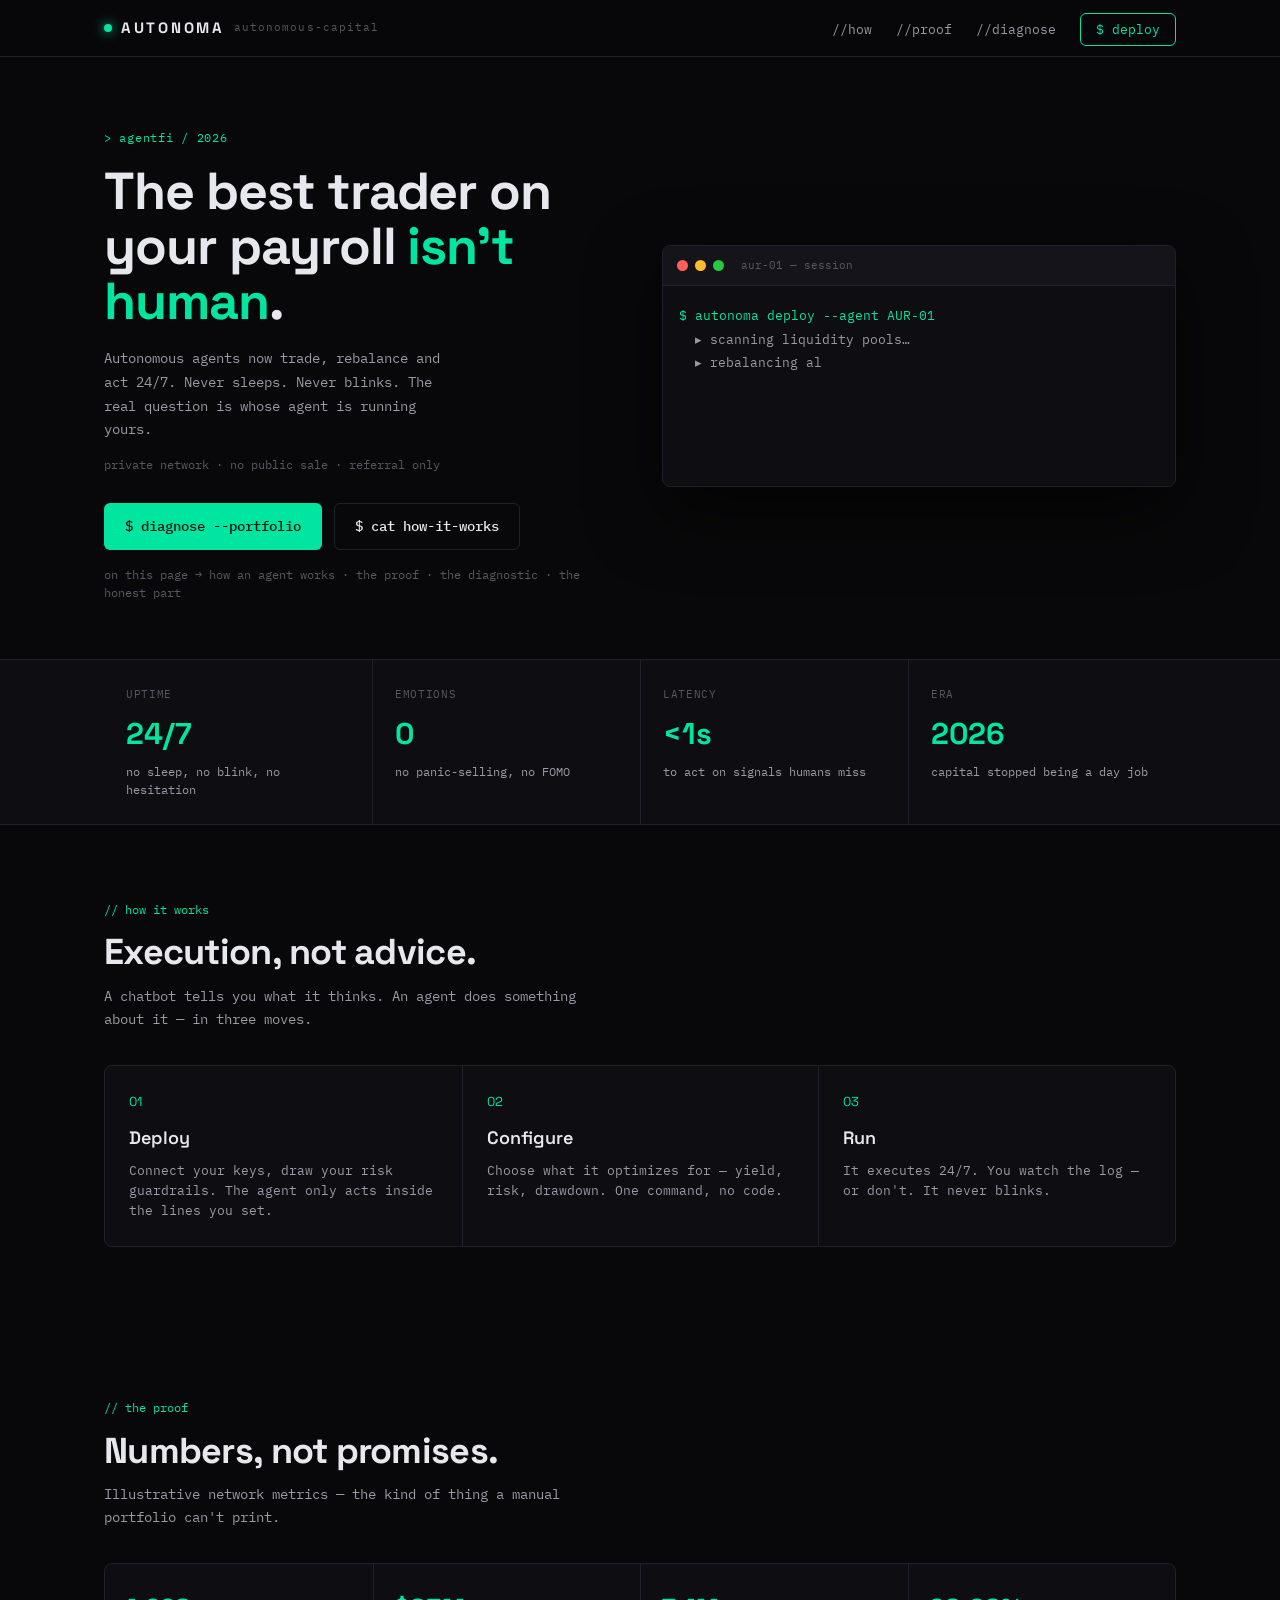
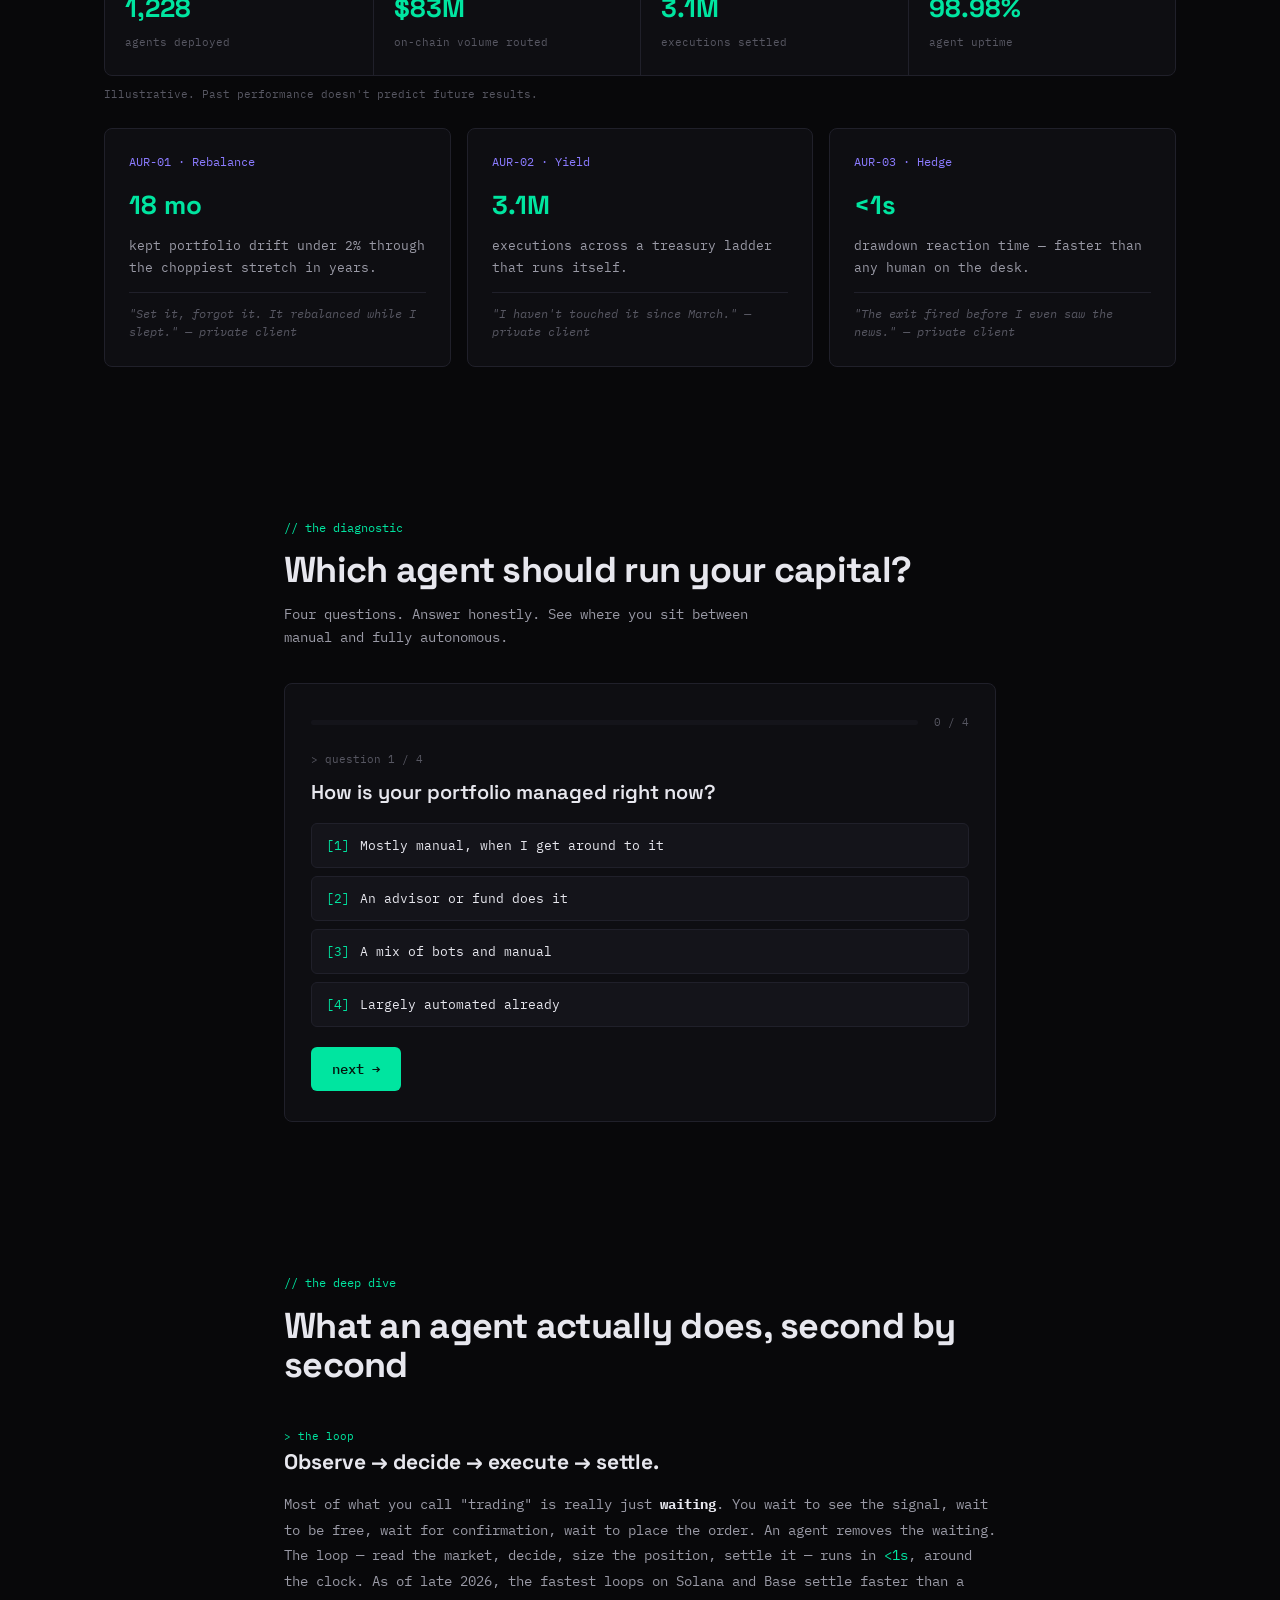
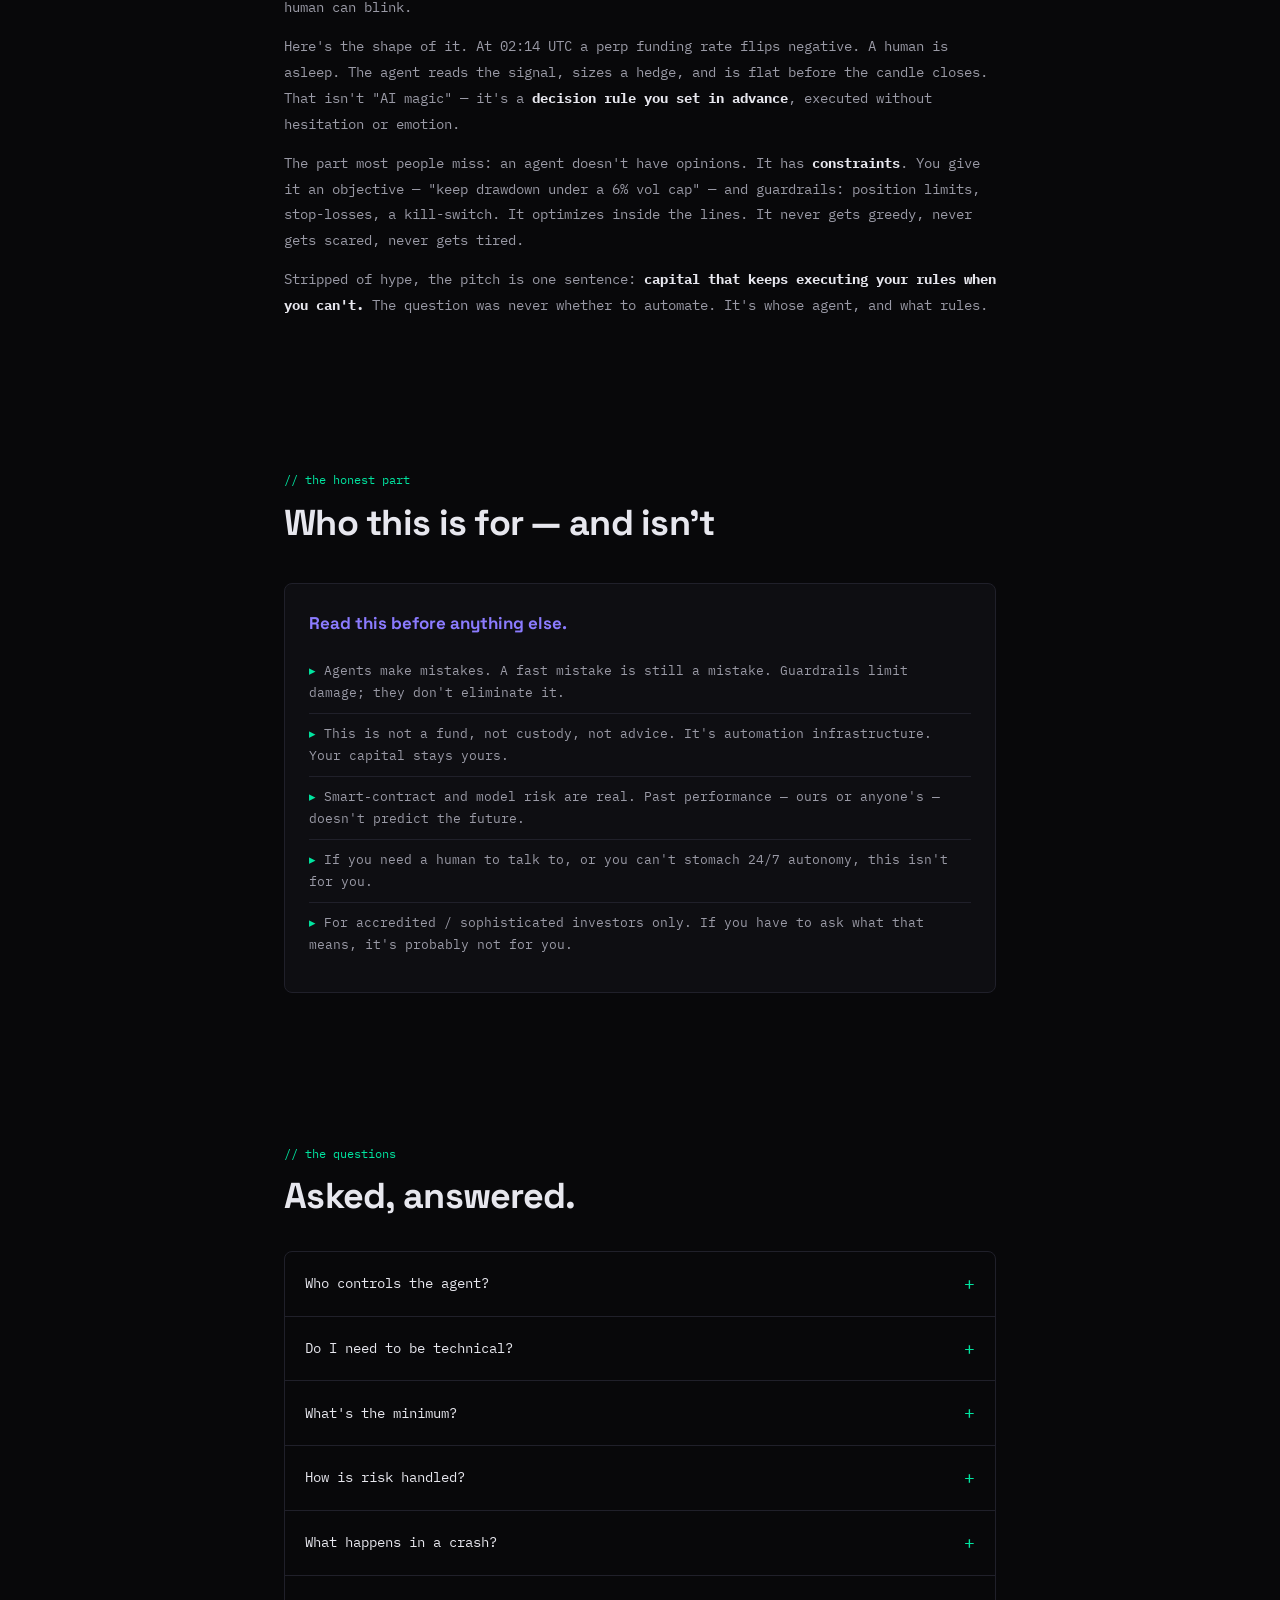
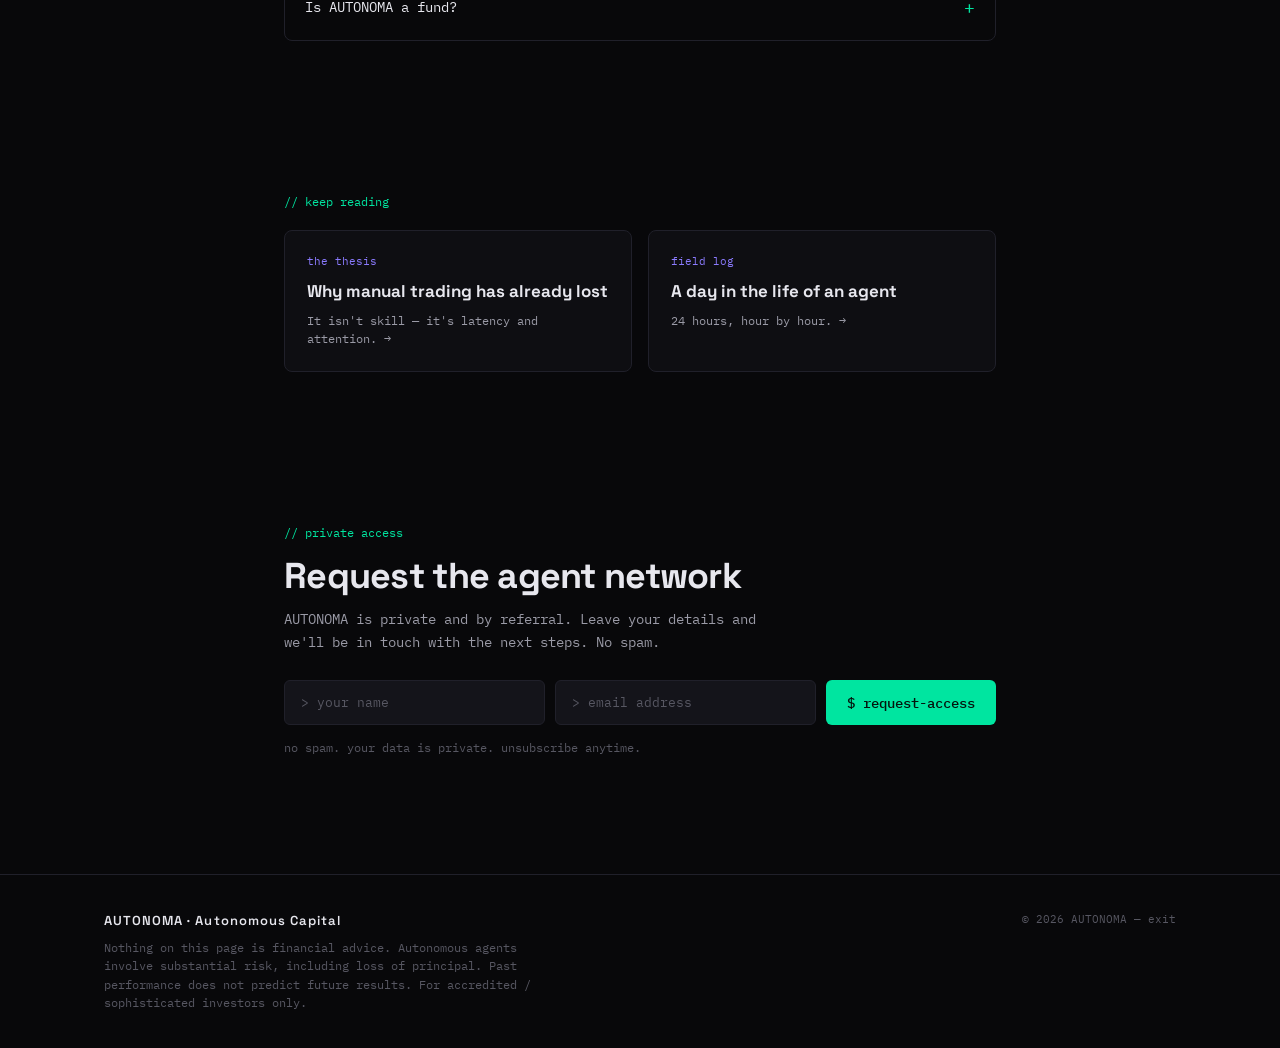
==== index.html @ 64824912 "AUTONOMA - autonomous capital (AgentFi) Co-Authored-By: Claude Code <noreply@anthropic.com>" ====
<!DOCTYPE html>
<html lang="en">
<head>
<meta charset="UTF-8">
<meta name="viewport" content="width=device-width, initial-scale=1.0">
<title>AUTONOMA · Autonomous Capital — The agent that never sleeps</title>
<meta name="description" content="Autonomous capital for the few who move first. AI agents that trade, rebalance and act 24/7.">
<link rel="preconnect" href="https://fonts.googleapis.com">
<link rel="preconnect" href="https://fonts.gstatic.com" crossorigin>
<link href="https://fonts.googleapis.com/css2?family=IBM+Plex+Mono:wght@400;500;600&family=Space+Grotesk:wght@500;600;700&display=swap" rel="stylesheet">
<style>
  :root{
    --bg:#08080a; --panel:#0e0e12; --panel2:#14141a; --line:#20202a;
    --text:#e7e7ee; --muted:#9a9aa6; --faint:#575762;
    --green:#00e5a0; --green-dim:#00c98c; --violet:#8b7bff;
    --mono:"IBM Plex Mono","SFMono-Regular",Consolas,monospace;
    --display:"Space Grotesk",Inter,sans-serif;
  }
  *{margin:0;padding:0;box-sizing:border-box}
  html{scroll-behavior:smooth}
  body{background:var(--bg);color:var(--text);font-family:var(--mono);-webkit-font-smoothing:antialiased;line-height:1.55}
  a{color:inherit;text-decoration:none}
  .container{max-width:1120px;margin:0 auto;padding:0 24px}
  .container--narrow{max-width:760px}
  .rv{opacity:0;transform:translateY(16px);transition:opacity .6s ease,transform .6s ease}
  .rv.in{opacity:1;transform:none}
  [id]{scroll-margin-top:70px}

  .progress{position:fixed;top:0;left:0;height:3px;background:var(--green);width:0;z-index:60;box-shadow:0 0 12px var(--green)}

  .nav{position:sticky;top:0;z-index:50;background:rgba(8,8,10,.85);backdrop-filter:blur(14px);border-bottom:1px solid var(--line)}
  .nav__inner{display:flex;align-items:center;justify-content:space-between;height:56px}
  .brand{display:flex;align-items:center;gap:9px;font-family:var(--display);font-weight:700;letter-spacing:.18em;font-size:15px}
  .brand::before{content:"";width:8px;height:8px;border-radius:50%;background:var(--green);box-shadow:0 0 12px var(--green)}
  .brand span{font-family:var(--mono);font-weight:400;font-size:11px;color:var(--faint);letter-spacing:.1em}
  .nav__links{display:flex;align-items:center;gap:24px;list-style:none}
  .nav__links a{font-size:13px;color:var(--muted);transition:color .2s}
  .nav__links a:hover{color:var(--text)}
  .nav__links .nav__cta{color:var(--green);border:1px solid var(--green);padding:7px 15px;border-radius:6px}
  .nav__links .nav__cta:hover{background:rgba(0,229,160,.1)}

  .hero{padding:72px 0 56px}
  .hero__grid{display:grid;grid-template-columns:1fr 1fr;gap:44px;align-items:center}
  .eyebrow{font-size:12px;color:var(--green);letter-spacing:.06em;margin-bottom:16px}
  .hero__title{font-family:var(--display);font-weight:700;font-size:clamp(30px,4.4vw,52px);line-height:1.06;letter-spacing:-.02em}
  .hero__title em{font-style:normal;color:var(--green)}
  .hero__sub{color:var(--muted);font-size:14px;line-height:1.7;margin-top:18px;max-width:44ch}
  .hero__note{color:var(--faint);font-size:12px;margin-top:14px}
  .hero__ctas{display:flex;gap:12px;margin-top:28px;flex-wrap:wrap}
  .btn{display:inline-flex;align-items:center;font-family:var(--mono);font-size:13.5px;font-weight:500;cursor:pointer;border-radius:6px;padding:12px 20px;transition:.2s;border:1px solid transparent}
  .btn--primary{background:var(--green);color:#04140d}
  .btn--primary:hover{background:var(--green-dim)}
  .btn--ghost{background:transparent;color:var(--text);border-color:var(--line)}
  .btn--ghost:hover{border-color:var(--muted)}

  .term{background:var(--panel);border:1px solid var(--line);border-radius:8px;overflow:hidden;box-shadow:0 24px 70px rgba(0,0,0,.6)}
  .term__bar{display:flex;align-items:center;gap:7px;padding:11px 14px;border-bottom:1px solid var(--line);background:var(--panel2)}
  .term__dot{width:11px;height:11px;border-radius:50%}
  .term__dot--r{background:#ff5f57}.term__dot--y{background:#febc2e}.term__dot--g{background:#28c840}
  .term__title{margin-left:10px;font-size:11px;color:var(--faint)}
  .term__body{padding:18px 16px;font-size:12.5px;line-height:1.9;min-height:200px;color:var(--muted)}
  .term__line{white-space:pre-wrap}
  .term__line .p{color:var(--green)}
  .term__line .ok{color:var(--green)}
  .term__cursor{display:inline-block;width:8px;height:15px;background:var(--green);margin-left:2px;vertical-align:-2px;animation:blink 1s steps(1) infinite}
  @keyframes blink{50%{opacity:0}}

  .mono-stats{border-top:1px solid var(--line);border-bottom:1px solid var(--line);background:var(--panel)}
  .mono-stats__grid{display:grid;grid-template-columns:repeat(4,1fr)}
  .mstat{padding:26px 22px;border-left:1px solid var(--line)}
  .mstat:first-child{border-left:none}
  .mstat__label{font-size:11px;color:var(--faint);text-transform:uppercase;letter-spacing:.06em}
  .mstat__num{font-family:var(--display);font-size:30px;font-weight:700;color:var(--green);margin-top:8px}
  .mstat__sub{font-size:11.5px;color:var(--muted);margin-top:6px;line-height:1.5}

  .section{padding:76px 0}
  .section__label{font-size:12px;color:var(--green);margin-bottom:14px}
  .section__label::before{content:"// "}
  .section__title{font-family:var(--display);font-weight:700;font-size:clamp(24px,3.2vw,36px);letter-spacing:-.02em;line-height:1.1}
  .section__lede{color:var(--muted);font-size:13.5px;margin-top:12px;max-width:62ch;line-height:1.7}

  .logs{margin-top:34px;background:var(--panel);border:1px solid var(--line);border-radius:8px;overflow:hidden}
  .log{display:grid;grid-template-columns:90px 1fr auto;gap:18px;align-items:baseline;padding:18px 20px;border-top:1px solid var(--line)}
  .log:first-child{border-top:none}
  .log__tag{color:var(--violet);font-size:12.5px}
  .log__text{color:var(--text);font-size:13.5px}
  .log__status{font-size:11.5px;color:var(--green);text-align:right}

  .steps{display:grid;grid-template-columns:repeat(3,1fr);gap:0;margin-top:34px;border:1px solid var(--line);background:var(--panel);border-radius:8px;overflow:hidden}
  .step{padding:26px 24px;border-left:1px solid var(--line)}
  .step:first-child{border-left:none}
  .step__num{font-family:var(--display);font-size:13px;color:var(--green)}
  .step__title{font-family:var(--display);font-size:18px;font-weight:600;margin-top:12px}
  .step__text{color:var(--muted);font-size:12.5px;margin-top:8px;line-height:1.6}

  .proof{margin-top:34px;display:grid;grid-template-columns:repeat(4,1fr);gap:0;border:1px solid var(--line);background:var(--panel);border-radius:8px;overflow:hidden}
  .proof__cell{padding:24px 20px;border-left:1px solid var(--line)}
  .proof__cell:first-child{border-left:none}
  .proof__num{font-family:var(--display);font-size:26px;font-weight:700;color:var(--green)}
  .proof__label{font-size:11px;color:var(--faint);margin-top:6px;line-height:1.5}
  .proof__foot{font-size:10.5px;color:var(--faint);margin-top:10px}

  .cases{display:grid;grid-template-columns:repeat(3,1fr);gap:16px;margin-top:26px}
  .case{background:var(--panel);border:1px solid var(--line);border-radius:8px;padding:24px}
  .case__tag{font-size:11.5px;color:var(--violet)}
  .case__metric{font-family:var(--display);font-size:26px;font-weight:700;color:var(--green);margin-top:14px}
  .case__text{color:var(--muted);font-size:13px;margin-top:10px;line-height:1.65}
  .case__quote{color:var(--faint);font-size:11.5px;margin-top:14px;border-top:1px solid var(--line);padding-top:12px;font-style:italic;line-height:1.6}

  .check{margin-top:34px;background:var(--panel);border:1px solid var(--line);border-radius:8px;padding:30px 26px}
  .check__bar{display:flex;align-items:center;justify-content:space-between;margin-bottom:20px}
  .check__prog{height:5px;background:var(--panel2);border-radius:2px;overflow:hidden;flex:1;margin-right:16px}
  .check__fill{height:100%;width:0;background:var(--green);transition:width .3s}
  .check__count{font-size:11px;color:var(--faint);white-space:nowrap}
  .q__label{font-size:11px;color:var(--faint)}
  .q__title{font-family:var(--display);font-size:20px;font-weight:600;margin:12px 0 18px;line-height:1.25}
  .q__opts{display:flex;flex-direction:column;gap:8px}
  .q__opt{text-align:left;background:var(--panel2);border:1px solid var(--line);color:var(--text);padding:13px 14px;border-radius:6px;font-size:13px;cursor:pointer;transition:.15s;font-family:var(--mono)}
  .q__opt .idx{color:var(--green);margin-right:10px}
  .q__opt:hover{border-color:var(--green)}
  .q__opt.sel{border-color:var(--green);background:rgba(0,229,160,.07)}
  .q__acts{display:flex;gap:10px;margin-top:20px}
  .result{display:none}
  .result.on{display:block;animation:in .35s ease}
  @keyframes in{from{opacity:0;transform:translateY(8px)}to{opacity:1;transform:none}}
  .res__label{font-size:11px;color:var(--green)}
  .res__title{font-family:var(--display);font-size:22px;font-weight:700;margin:10px 0;line-height:1.2}
  .res__desc{color:var(--muted);font-size:13px;line-height:1.7}
  .res__cta{margin-top:18px}

  .faq{margin-top:34px;border:1px solid var(--line);border-radius:8px;overflow:hidden}
  .faq details{border-top:1px solid var(--line)}
  .faq details:first-child{border-top:none}
  .faq summary{list-style:none;cursor:pointer;padding:18px 20px;font-size:14px;color:var(--text);display:flex;justify-content:space-between;align-items:center;transition:.15s}
  .faq summary::-webkit-details-marker{display:none}
  .faq summary::after{content:"+";color:var(--green);font-size:18px;font-weight:400;transition:transform .2s}
  .faq details[open] summary::after{transform:rotate(45deg)}
  .faq summary:hover{color:var(--green)}
  .faq p{padding:0 20px 18px;color:var(--muted);font-size:13px;line-height:1.7}

  .report-form{display:flex;gap:10px;margin-top:26px;flex-wrap:wrap}
  .report-form input{flex:1;min-width:200px;background:var(--panel2);border:1px solid var(--line);color:var(--text);padding:13px 16px;border-radius:6px;font-size:13px;font-family:var(--mono)}
  .report-form input::placeholder{color:var(--faint)}
  .report-form input:focus{outline:none;border-color:var(--green)}
  .report-note{margin-top:14px;font-size:12px;color:var(--faint)}
  .prose{text-align:left;margin-top:40px}
  .prose .kicker{font-size:11px;color:var(--green)}
  .prose h3{font-family:var(--display);font-size:21px;font-weight:700;margin:22px 0 8px;color:var(--text)}
  .prose h3:first-of-type{margin-top:0}
  .prose p{font-size:14px;line-height:1.85;color:var(--muted);margin-top:13px}
  .prose strong{color:var(--text)}
  .prose code{color:var(--green);font-family:var(--mono)}
  .honest{margin-top:40px;text-align:left;background:var(--panel);border:1px solid var(--line);border-radius:8px;padding:26px 24px}
  .honest h3{font-family:var(--display);font-size:17px;font-weight:700;color:var(--violet);margin-bottom:14px}
  .honest ul{list-style:none}
  .honest li{font-size:13px;color:var(--muted);padding:9px 0;border-top:1px solid var(--line);line-height:1.7}
  .honest li:first-child{border-top:none}
  .honest li::before{content:"▸ ";color:var(--green)}
  .reading{margin-top:40px}
  .reading__label{font-size:12px;color:var(--green)}
  .reading__label::before{content:"// "}
  .reading__grid{display:grid;grid-template-columns:1fr 1fr;gap:16px;margin-top:18px}
  .reading-card{background:var(--panel);border:1px solid var(--line);border-radius:8px;padding:22px;transition:.2s}
  .reading-card:hover{border-color:var(--green)}
  .reading-card__tag{font-size:11px;color:var(--violet)}
  .reading-card__title{font-family:var(--display);font-size:17px;font-weight:700;margin-top:10px;line-height:1.3}
  .reading-card__more{font-size:12px;color:var(--muted);margin-top:10px}
  @media(max-width:640px){.reading__grid{grid-template-columns:1fr}}

  .footer{border-top:1px solid var(--line);padding:36px 0;margin-top:40px}
  .footer__inner{display:flex;justify-content:space-between;gap:20px;flex-wrap:wrap}
  .footer__brand{font-family:var(--display);font-weight:600;letter-spacing:.08em;font-size:13px}
  .footer__note{color:var(--faint);font-size:11.5px;margin-top:8px;max-width:62ch;line-height:1.6}
  .footer__copy{color:var(--faint);font-size:11px}

  @media(max-width:900px){
    .hero__grid{grid-template-columns:1fr}
    .mono-stats__grid{grid-template-columns:repeat(2,1fr)}
    .mstat:nth-child(3){border-left:none}
    .mstat{border-top:1px solid var(--line)}
    .mstat:nth-child(-n+2){border-top:none}
    .steps,.proof,.cases{grid-template-columns:1fr}
    .step,.proof__cell{border-left:none;border-top:1px solid var(--line)}
    .step:first-child,.proof__cell:first-child{border-top:none}
    .log{grid-template-columns:1fr;gap:4px}
    .log__status{text-align:left}
    .nav__links a:not(.nav__cta){display:none}
  }
</style>
</head>
<body>

<div class="progress" id="progress"></div>

<nav class="nav">
  <div class="container nav__inner">
    <a href="#" class="brand">AUTONOMA <span>autonomous-capital</span></a>
    <ul class="nav__links">
      <li><a href="#how">//how</a></li>
      <li><a href="#proof">//proof</a></li>
      <li><a href="#diagnose">//diagnose</a></li>
      <li><a href="#access" class="nav__cta">$ deploy</a></li>
    </ul>
  </div>
</nav>

<header class="hero">
  <div class="container hero__grid">
    <div>
      <div class="eyebrow rv">&gt; agentfi / 2026</div>
      <h1 class="hero__title rv">The best trader on your payroll <em>isn't human</em>.</h1>
      <p class="hero__sub rv">Autonomous agents now trade, rebalance and act 24/7. Never sleeps. Never blinks. The real question is whose agent is running yours.</p>
      <p class="hero__note rv">private network · no public sale · referral only</p>
      <div class="hero__ctas rv">
        <a href="#diagnose" class="btn btn--primary">$ diagnose --portfolio</a>
        <a href="#how" class="btn btn--ghost">$ cat how-it-works</a>
      </div>
      <p class="hero__note rv" style="margin-top:16px">on this page → how an agent works · the proof · the diagnostic · the honest part</p>
    </div>
    <div class="term rv">
      <div class="term__bar"><span class="term__dot term__dot--r"></span><span class="term__dot term__dot--y"></span><span class="term__dot term__dot--g"></span><span class="term__title">aur-01 — session</span></div>
      <div class="term__body" id="term"></div>
    </div>
  </div>
</header>

<section class="mono-stats">
  <div class="container mono-stats__grid">
    <div class="mstat"><div class="mstat__label">uptime</div><div class="mstat__num">24/7</div><div class="mstat__sub">no sleep, no blink, no hesitation</div></div>
    <div class="mstat"><div class="mstat__label">emotions</div><div class="mstat__num">0</div><div class="mstat__sub">no panic-selling, no FOMO</div></div>
    <div class="mstat"><div class="mstat__label">latency</div><div class="mstat__num">&lt;1s</div><div class="mstat__sub">to act on signals humans miss</div></div>
    <div class="mstat"><div class="mstat__label">era</div><div class="mstat__num">2026</div><div class="mstat__sub">capital stopped being a day job</div></div>
  </div>
</section>

<section class="section" id="how">
  <div class="container">
    <div class="section__label rv">how it works</div>
    <h2 class="section__title rv">Execution, not advice.</h2>
    <p class="section__lede rv">A chatbot tells you what it thinks. An agent does something about it — in three moves.</p>
    <div class="steps rv">
      <div class="step"><div class="step__num">01</div><div class="step__title">Deploy</div><div class="step__text">Connect your keys, draw your risk guardrails. The agent only acts inside the lines you set.</div></div>
      <div class="step"><div class="step__num">02</div><div class="step__title">Configure</div><div class="step__text">Choose what it optimizes for — yield, risk, drawdown. One command, no code.</div></div>
      <div class="step"><div class="step__num">03</div><div class="step__title">Run</div><div class="step__text">It executes 24/7. You watch the log — or don't. It never blinks.</div></div>
    </div>
  </div>
</section>

<section class="section" id="proof">
  <div class="container">
    <div class="section__label rv">the proof</div>
    <h2 class="section__title rv">Numbers, not promises.</h2>
    <p class="section__lede rv">Illustrative network metrics — the kind of thing a manual portfolio can't print.</p>
    <div class="proof rv">
      <div class="proof__cell"><div class="proof__num" data-count="1240">0</div><div class="proof__label">agents deployed</div></div>
      <div class="proof__cell"><div class="proof__num" data-count="84" data-prefix="$" data-suffix="M">$0</div><div class="proof__label">on-chain volume routed</div></div>
      <div class="proof__cell"><div class="proof__num" data-count="3.1" data-dec="1" data-suffix="M">0</div><div class="proof__label">executions settled</div></div>
      <div class="proof__cell"><div class="proof__num" data-count="99.97" data-dec="2" data-suffix="%">0</div><div class="proof__label">agent uptime</div></div>
    </div>
    <div class="proof__foot rv" style="margin-top:10px">Illustrative. Past performance doesn't predict future results.</div>

    <div class="cases rv">
      <div class="case"><div class="case__tag">AUR-01 · Rebalance</div><div class="case__metric">18 mo</div><div class="case__text">kept portfolio drift under 2% through the choppiest stretch in years.</div><div class="case__quote">"Set it, forgot it. It rebalanced while I slept." — private client</div></div>
      <div class="case"><div class="case__tag">AUR-02 · Yield</div><div class="case__metric">3.1M</div><div class="case__text">executions across a treasury ladder that runs itself.</div><div class="case__quote">"I haven't touched it since March." — private client</div></div>
      <div class="case"><div class="case__tag">AUR-03 · Hedge</div><div class="case__metric">&lt;1s</div><div class="case__text">drawdown reaction time — faster than any human on the desk.</div><div class="case__quote">"The exit fired before I even saw the news." — private client</div></div>
    </div>
  </div>
</section>

<section class="section" id="diagnose">
  <div class="container container--narrow">
    <div class="section__label rv">the diagnostic</div>
    <h2 class="section__title rv">Which agent should run your capital?</h2>
    <p class="section__lede rv">Four questions. Answer honestly. See where you sit between manual and fully autonomous.</p>
    <div class="check rv">
      <div class="check__bar"><div class="check__prog"><div class="check__fill" id="pf"></div></div><span class="check__count" id="pc">0 / 4</span></div>
      <div id="q"></div>
      <div id="result" class="result"></div>
    </div>
  </div>
</section>

<section class="section" id="dive">
  <div class="container container--narrow">
    <div class="section__label rv">the deep dive</div>
    <h2 class="section__title rv">What an agent actually does, second by second</h2>
    <div class="prose rv">
      <p class="kicker">&gt; the loop</p>
      <h3>Observe → decide → execute → settle.</h3>
      <p>Most of what you call "trading" is really just <strong>waiting</strong>. You wait to see the signal, wait to be free, wait for confirmation, wait to place the order. An agent removes the waiting. The loop — read the market, decide, size the position, settle it — runs in <code>&lt;1s</code>, around the clock. As of late 2026, the fastest loops on Solana and Base settle faster than a human can blink.</p>
      <p>Here's the shape of it. At 02:14 UTC a perp funding rate flips negative. A human is asleep. The agent reads the signal, sizes a hedge, and is flat before the candle closes. That isn't "AI magic" — it's a <strong>decision rule you set in advance</strong>, executed without hesitation or emotion.</p>
      <p>The part most people miss: an agent doesn't have opinions. It has <strong>constraints</strong>. You give it an objective — "keep drawdown under a 6% vol cap" — and guardrails: position limits, stop-losses, a kill-switch. It optimizes inside the lines. It never gets greedy, never gets scared, never gets tired.</p>
      <p>Stripped of hype, the pitch is one sentence: <strong>capital that keeps executing your rules when you can't.</strong> The question was never whether to automate. It's whose agent, and what rules.</p>
    </div>
  </div>
</section>

<section class="section" id="honest">
  <div class="container container--narrow">
    <div class="section__label rv">the honest part</div>
    <h2 class="section__title rv">Who this is for — and isn't</h2>
    <div class="honest rv">
      <h3>Read this before anything else.</h3>
      <ul>
        <li>Agents make mistakes. A fast mistake is still a mistake. Guardrails limit damage; they don't eliminate it.</li>
        <li>This is not a fund, not custody, not advice. It's automation infrastructure. Your capital stays yours.</li>
        <li>Smart-contract and model risk are real. Past performance — ours or anyone's — doesn't predict the future.</li>
        <li>If you need a human to talk to, or you can't stomach 24/7 autonomy, this isn't for you.</li>
        <li>For accredited / sophisticated investors only. If you have to ask what that means, it's probably not for you.</li>
      </ul>
    </div>
  </div>
</section>

<section class="section" id="faq">
  <div class="container container--narrow">
    <div class="section__label rv">the questions</div>
    <h2 class="section__title rv">Asked, answered.</h2>
    <div class="faq rv">
      <details><summary>Who controls the agent?</summary><p>You hold the keys. Agents execute inside guardrails you set — position limits, stop-losses, and a human-override kill-switch at all times.</p></details>
      <details><summary>Do I need to be technical?</summary><p>No. But AUTONOMA is for accredited / sophisticated investors only, by referral.</p></details>
      <details><summary>What's the minimum?</summary><p>It's private. No public minimum is published — access is by referral.</p></details>
      <details><summary>How is risk handled?</summary><p>Pre-set position limits, stop-losses, and a kill-switch. The agent can't act outside the lines you draw.</p></details>
      <details><summary>What happens in a crash?</summary><p>The agent executes your pre-set rules without panic. No emotion, no hesitation — that's the point.</p></details>
      <details><summary>Is AUTONOMA a fund?</summary><p>No. It's automation infrastructure. Your capital stays yours; the agent just runs it.</p></details>
    </div>
  </div>
</section>

<section class="section" id="reading">
  <div class="container container--narrow">
    <div class="reading__label rv">keep reading</div>
    <div class="reading__grid rv">
      <a class="reading-card" href="article-1.html"><div class="reading-card__tag">the thesis</div><div class="reading-card__title">Why manual trading has already lost</div><div class="reading-card__more">It isn't skill — it's latency and attention. →</div></a>
      <a class="reading-card" href="article-2.html"><div class="reading-card__tag">field log</div><div class="reading-card__title">A day in the life of an agent</div><div class="reading-card__more">24 hours, hour by hour. →</div></a>
    </div>
  </div>
</section>

<section class="section" id="access">
  <div class="container container--narrow">
    <div class="section__label rv">private access</div>
    <h2 class="section__title rv">Request the agent network</h2>
    <p class="section__lede rv">AUTONOMA is private and by referral. Leave your details and we'll be in touch with the next steps. No spam.</p>
    <form class="report-form rv" action="https://formspree.io/f/YOUR_FORM_ID" method="POST">
      <input type="text" name="name" placeholder="&gt; your name" aria-label="Name" required>
      <input type="email" name="email" placeholder="&gt; email address" aria-label="Email" required>
      <button type="submit" class="btn btn--primary">$ request-access</button>
    </form>
    <p class="report-note rv">no spam. your data is private. unsubscribe anytime.</p>
  </div>
</section>

<footer class="footer">
  <div class="container footer__inner">
    <div>
      <div class="footer__brand">AUTONOMA · Autonomous Capital</div>
      <p class="footer__note">Nothing on this page is financial advice. Autonomous agents involve substantial risk, including loss of principal. Past performance does not predict future results. For accredited / sophisticated investors only.</p>
    </div>
    <div class="footer__copy">© 2026 AUTONOMA — exit</div>
  </div>
</footer>

<script>
  // progress bar
  var pb=document.getElementById('progress');
  window.addEventListener('scroll',function(){var h=document.documentElement;var sc=h.scrollTop||document.body.scrollTop;var m=h.scrollHeight-h.clientHeight;pb.style.width=(m>0?sc/m*100:0)+'%';},{passive:true});

  // reveal
  var io=new IntersectionObserver(function(es){es.forEach(function(e){if(e.isIntersecting){e.target.classList.add('in');io.unobserve(e.target);}})},{threshold:.12});
  document.querySelectorAll('.rv').forEach(function(el){io.observe(el)});

  // count-up
  function countUp(el){var t=parseFloat(el.dataset.count);var dec=parseInt(el.dataset.dec||'0',10);var pre=el.dataset.prefix||'';var suf=el.dataset.suffix||'';var dur=1500;var s=performance.now();function step(n){var p=Math.min((n-s)/dur,1);p=1-Math.pow(1-p,3);var v=t*p;el.textContent=pre+(dec?v.toFixed(dec):Math.round(v).toLocaleString())+suf;if(p<1)requestAnimationFrame(step);}requestAnimationFrame(step);}
  var cio=new IntersectionObserver(function(es){es.forEach(function(e){if(e.isIntersecting){countUp(e.target);cio.unobserve(e.target);}})},{threshold:.5});
  document.querySelectorAll('[data-count]').forEach(function(el){cio.observe(el)});

  // terminal typing
  (function(){var term=document.getElementById('term');if(!term)return;var lines=[{t:'$ autonoma deploy --agent AUR-01',p:true},{t:'  ▸ scanning liquidity pools…'},{t:'  ▸ rebalancing allocation…'},{t:'  ▸ executed +2.1%  ✓',ok:true}];var i=0;function next(){if(i>=lines.length){var c=document.createElement('span');c.className='term__cursor';term.appendChild(c);return;}var L=lines[i],div=document.createElement('div');div.className='term__line';term.appendChild(div);var plain=L.t,c=0;(function type(){if(c<=plain.length){div.innerHTML=(L.p?'<span class="p">':'')+(L.ok?'<span class="ok">':'')+plain.slice(0,c).replace(/ /g,' ')+'</span>';c++;setTimeout(type,18);}else{i++;setTimeout(next,240);}})();}next();})();

  // diagnostic
  (function(){
    var Q=[
      {t:"How is your portfolio managed right now?",o:[{x:"Mostly manual, when I get around to it",s:0},{x:"An advisor or fund does it",s:1},{x:"A mix of bots and manual",s:2},{x:"Largely automated already",s:3}]},
      {t:"How fast do you act on a market move?",o:[{x:"Days later, if at all",s:0},{x:"Same day",s:1},{x:"Within a few hours",s:2},{x:"Minutes, via automation",s:3}]},
      {t:"How much of your capital runs 24/7?",o:[{x:"None of it",s:0},{x:"A little",s:1},{x:"Some of it",s:2},{x:"Most of it",s:3}]},
      {t:"What's your biggest drag on returns?",o:[{x:"I don't act fast enough",s:0},{x:"Emotions / overtrading",s:1},{x:"Fees and spread",s:2},{x:"I don't know — that's the problem",s:3}]}
    ];
    var B=[
      {max:3,title:"You're running capital manually",desc:"In a market that never sleeps, you're the bottleneck. The gap between signal and your action is exactly where the edge leaks away.",cta:"See how an agent closes that gap →"},
      {max:6,title:"You're partially automated",desc:"Some pieces run, most don't. The result is a portfolio half in 2026 and half in 2016 — you're still paying the human tax.",cta:"Close the remaining gap →"},
      {max:9,title:"You're almost there",desc:"Most of the plumbing is automated. What's left is the decision layer — the part an agent does best.",cta:"Finish the job →"},
      {max:12,title:"You're running agents already",desc:"Then the question isn't whether to automate — it's whose agents you trust, and what they optimize for.",cta:"Compare the network →"}
    ];
    var state={a:new Array(Q.length).fill(null),cur:0};
    var qEl=document.getElementById('q'),resEl=document.getElementById('result'),fill=document.getElementById('pf'),count=document.getElementById('pc');
    function prog(){var n=state.a.filter(function(x){return x!==null}).length;fill.style.width=Math.round(n/Q.length*100)+'%';count.textContent=n+' / '+Q.length;}
    function bandFor(s){return B.find(function(b){return s<=b.max})||B[B.length-1];}
    function render(){resEl.classList.remove('on');resEl.style.display='none';qEl.style.display='block';var q=Q[state.cur],h='<div class="q__label">&gt; question '+(state.cur+1)+' / '+Q.length+'</div><h3 class="q__title">'+q.t+'</h3><div class="q__opts">';q.o.forEach(function(o,i){h+='<button class="q__opt'+(state.a[state.cur]===i?' sel':'')+'" data-i="'+i+'"><span class="idx">['+(i+1)+']</span>'+o.x+'</button>';});h+='</div><div class="q__acts">';if(state.cur>0)h+='<button class="btn btn--ghost" id="back">← back</button>';h+='<button class="btn btn--primary" id="next" disabled>next →</button></div>';qEl.innerHTML=h;var next=document.getElementById('next'),back=document.getElementById('back');qEl.querySelectorAll('.q__opt').forEach(function(b){b.addEventListener('click',function(){state.a[state.cur]=+b.dataset.i;qEl.querySelectorAll('.q__opt').forEach(function(x){x.classList.remove('sel')});b.classList.add('sel');next.disabled=false;});});next.addEventListener('click',function(){if(state.cur<Q.length-1){state.cur++;render();prog();}else finish();});if(back)back.addEventListener('click',function(){state.cur--;render();prog();});prog();}
    function finish(){var s=state.a.reduce(function(a,b){return a+b},0),b=bandFor(s);qEl.style.display='none';fill.style.width='100%';count.textContent=Q.length+' / '+Q.length;resEl.innerHTML='<div class="res__label">&gt; result</div><h3 class="res__title">'+b.title+'</h3><p class="res__desc">'+b.desc+'</p><a class="btn btn--primary res__cta" href="#access">'+b.cta+'</a>';resEl.style.display='block';requestAnimationFrame(function(){resEl.classList.add('on');});resEl.scrollIntoView({behavior:'smooth',block:'center'});}
    render();
  })();
</script>
</body>
</html>
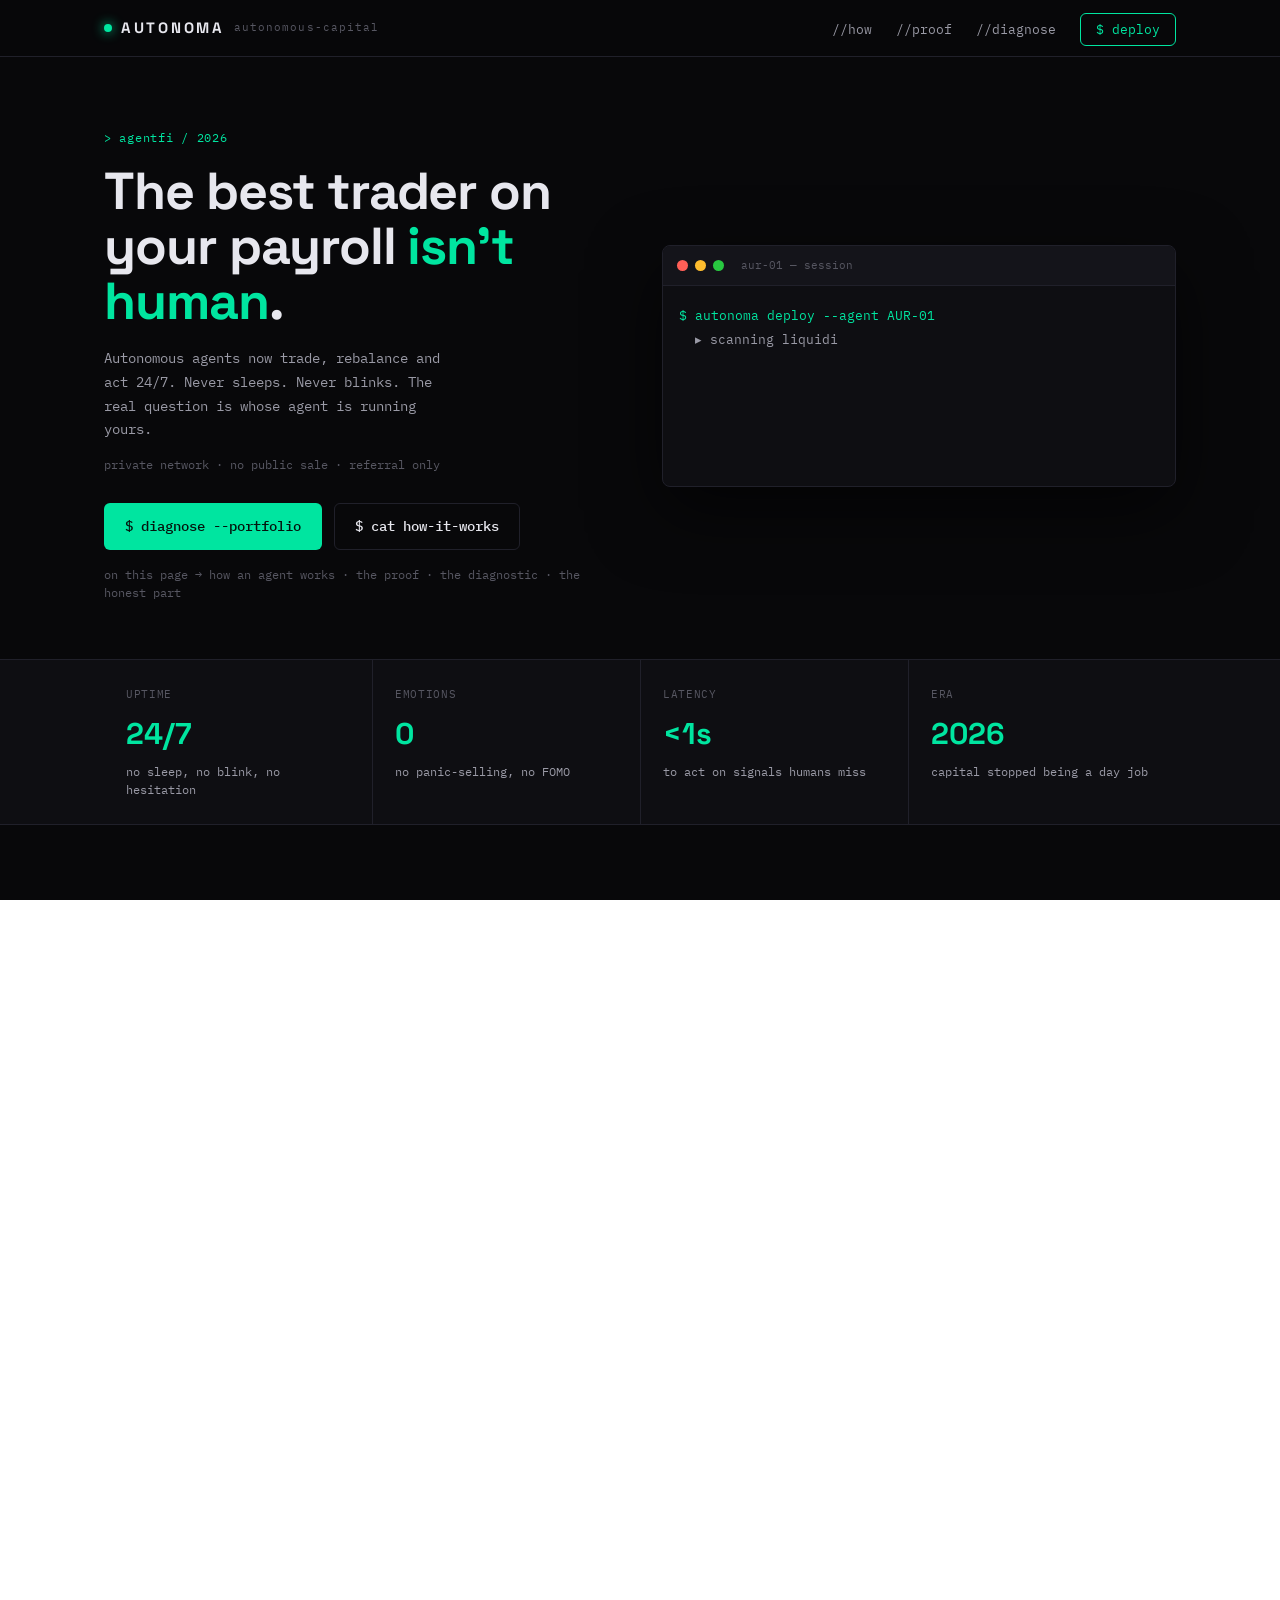
==== commit 8b4580f1: "Add browser-escape overlay and UD frame; rename to index.html for Pages" ====
--- a/index.html
+++ b/index.html
@@ -3,403 +3,377 @@
 <head>
 <meta charset="UTF-8">
 <meta name="viewport" content="width=device-width, initial-scale=1.0">
-<title>AUTONOMA · Autonomous Capital — The agent that never sleeps</title>
-<meta name="description" content="Autonomous capital for the few who move first. AI agents that trade, rebalance and act 24/7.">
-<link rel="preconnect" href="https://fonts.googleapis.com">
-<link rel="preconnect" href="https://fonts.gstatic.com" crossorigin>
-<link href="https://fonts.googleapis.com/css2?family=IBM+Plex+Mono:wght@400;500;600&family=Space+Grotesk:wght@500;600;700&display=swap" rel="stylesheet">
+<title>AUTONOMA · Autonomous Capital</title>
 <style>
-  :root{
-    --bg:#08080a; --panel:#0e0e12; --panel2:#14141a; --line:#20202a;
-    --text:#e7e7ee; --muted:#9a9aa6; --faint:#575762;
-    --green:#00e5a0; --green-dim:#00c98c; --violet:#8b7bff;
-    --mono:"IBM Plex Mono","SFMono-Regular",Consolas,monospace;
-    --display:"Space Grotesk",Inter,sans-serif;
-  }
-  *{margin:0;padding:0;box-sizing:border-box}
-  html{scroll-behavior:smooth}
-  body{background:var(--bg);color:var(--text);font-family:var(--mono);-webkit-font-smoothing:antialiased;line-height:1.55}
-  a{color:inherit;text-decoration:none}
-  .container{max-width:1120px;margin:0 auto;padding:0 24px}
-  .container--narrow{max-width:760px}
-  .rv{opacity:0;transform:translateY(16px);transition:opacity .6s ease,transform .6s ease}
-  .rv.in{opacity:1;transform:none}
-  [id]{scroll-margin-top:70px}
-
-  .progress{position:fixed;top:0;left:0;height:3px;background:var(--green);width:0;z-index:60;box-shadow:0 0 12px var(--green)}
-
-  .nav{position:sticky;top:0;z-index:50;background:rgba(8,8,10,.85);backdrop-filter:blur(14px);border-bottom:1px solid var(--line)}
-  .nav__inner{display:flex;align-items:center;justify-content:space-between;height:56px}
-  .brand{display:flex;align-items:center;gap:9px;font-family:var(--display);font-weight:700;letter-spacing:.18em;font-size:15px}
-  .brand::before{content:"";width:8px;height:8px;border-radius:50%;background:var(--green);box-shadow:0 0 12px var(--green)}
-  .brand span{font-family:var(--mono);font-weight:400;font-size:11px;color:var(--faint);letter-spacing:.1em}
-  .nav__links{display:flex;align-items:center;gap:24px;list-style:none}
-  .nav__links a{font-size:13px;color:var(--muted);transition:color .2s}
-  .nav__links a:hover{color:var(--text)}
-  .nav__links .nav__cta{color:var(--green);border:1px solid var(--green);padding:7px 15px;border-radius:6px}
-  .nav__links .nav__cta:hover{background:rgba(0,229,160,.1)}
-
-  .hero{padding:72px 0 56px}
-  .hero__grid{display:grid;grid-template-columns:1fr 1fr;gap:44px;align-items:center}
-  .eyebrow{font-size:12px;color:var(--green);letter-spacing:.06em;margin-bottom:16px}
-  .hero__title{font-family:var(--display);font-weight:700;font-size:clamp(30px,4.4vw,52px);line-height:1.06;letter-spacing:-.02em}
-  .hero__title em{font-style:normal;color:var(--green)}
-  .hero__sub{color:var(--muted);font-size:14px;line-height:1.7;margin-top:18px;max-width:44ch}
-  .hero__note{color:var(--faint);font-size:12px;margin-top:14px}
-  .hero__ctas{display:flex;gap:12px;margin-top:28px;flex-wrap:wrap}
-  .btn{display:inline-flex;align-items:center;font-family:var(--mono);font-size:13.5px;font-weight:500;cursor:pointer;border-radius:6px;padding:12px 20px;transition:.2s;border:1px solid transparent}
-  .btn--primary{background:var(--green);color:#04140d}
-  .btn--primary:hover{background:var(--green-dim)}
-  .btn--ghost{background:transparent;color:var(--text);border-color:var(--line)}
-  .btn--ghost:hover{border-color:var(--muted)}
-
-  .term{background:var(--panel);border:1px solid var(--line);border-radius:8px;overflow:hidden;box-shadow:0 24px 70px rgba(0,0,0,.6)}
-  .term__bar{display:flex;align-items:center;gap:7px;padding:11px 14px;border-bottom:1px solid var(--line);background:var(--panel2)}
-  .term__dot{width:11px;height:11px;border-radius:50%}
-  .term__dot--r{background:#ff5f57}.term__dot--y{background:#febc2e}.term__dot--g{background:#28c840}
-  .term__title{margin-left:10px;font-size:11px;color:var(--faint)}
-  .term__body{padding:18px 16px;font-size:12.5px;line-height:1.9;min-height:200px;color:var(--muted)}
-  .term__line{white-space:pre-wrap}
-  .term__line .p{color:var(--green)}
-  .term__line .ok{color:var(--green)}
-  .term__cursor{display:inline-block;width:8px;height:15px;background:var(--green);margin-left:2px;vertical-align:-2px;animation:blink 1s steps(1) infinite}
-  @keyframes blink{50%{opacity:0}}
-
-  .mono-stats{border-top:1px solid var(--line);border-bottom:1px solid var(--line);background:var(--panel)}
-  .mono-stats__grid{display:grid;grid-template-columns:repeat(4,1fr)}
-  .mstat{padding:26px 22px;border-left:1px solid var(--line)}
-  .mstat:first-child{border-left:none}
-  .mstat__label{font-size:11px;color:var(--faint);text-transform:uppercase;letter-spacing:.06em}
-  .mstat__num{font-family:var(--display);font-size:30px;font-weight:700;color:var(--green);margin-top:8px}
-  .mstat__sub{font-size:11.5px;color:var(--muted);margin-top:6px;line-height:1.5}
-
-  .section{padding:76px 0}
-  .section__label{font-size:12px;color:var(--green);margin-bottom:14px}
-  .section__label::before{content:"// "}
-  .section__title{font-family:var(--display);font-weight:700;font-size:clamp(24px,3.2vw,36px);letter-spacing:-.02em;line-height:1.1}
-  .section__lede{color:var(--muted);font-size:13.5px;margin-top:12px;max-width:62ch;line-height:1.7}
-
-  .logs{margin-top:34px;background:var(--panel);border:1px solid var(--line);border-radius:8px;overflow:hidden}
-  .log{display:grid;grid-template-columns:90px 1fr auto;gap:18px;align-items:baseline;padding:18px 20px;border-top:1px solid var(--line)}
-  .log:first-child{border-top:none}
-  .log__tag{color:var(--violet);font-size:12.5px}
-  .log__text{color:var(--text);font-size:13.5px}
-  .log__status{font-size:11.5px;color:var(--green);text-align:right}
-
-  .steps{display:grid;grid-template-columns:repeat(3,1fr);gap:0;margin-top:34px;border:1px solid var(--line);background:var(--panel);border-radius:8px;overflow:hidden}
-  .step{padding:26px 24px;border-left:1px solid var(--line)}
-  .step:first-child{border-left:none}
-  .step__num{font-family:var(--display);font-size:13px;color:var(--green)}
-  .step__title{font-family:var(--display);font-size:18px;font-weight:600;margin-top:12px}
-  .step__text{color:var(--muted);font-size:12.5px;margin-top:8px;line-height:1.6}
-
-  .proof{margin-top:34px;display:grid;grid-template-columns:repeat(4,1fr);gap:0;border:1px solid var(--line);background:var(--panel);border-radius:8px;overflow:hidden}
-  .proof__cell{padding:24px 20px;border-left:1px solid var(--line)}
-  .proof__cell:first-child{border-left:none}
-  .proof__num{font-family:var(--display);font-size:26px;font-weight:700;color:var(--green)}
-  .proof__label{font-size:11px;color:var(--faint);margin-top:6px;line-height:1.5}
-  .proof__foot{font-size:10.5px;color:var(--faint);margin-top:10px}
-
-  .cases{display:grid;grid-template-columns:repeat(3,1fr);gap:16px;margin-top:26px}
-  .case{background:var(--panel);border:1px solid var(--line);border-radius:8px;padding:24px}
-  .case__tag{font-size:11.5px;color:var(--violet)}
-  .case__metric{font-family:var(--display);font-size:26px;font-weight:700;color:var(--green);margin-top:14px}
-  .case__text{color:var(--muted);font-size:13px;margin-top:10px;line-height:1.65}
-  .case__quote{color:var(--faint);font-size:11.5px;margin-top:14px;border-top:1px solid var(--line);padding-top:12px;font-style:italic;line-height:1.6}
-
-  .check{margin-top:34px;background:var(--panel);border:1px solid var(--line);border-radius:8px;padding:30px 26px}
-  .check__bar{display:flex;align-items:center;justify-content:space-between;margin-bottom:20px}
-  .check__prog{height:5px;background:var(--panel2);border-radius:2px;overflow:hidden;flex:1;margin-right:16px}
-  .check__fill{height:100%;width:0;background:var(--green);transition:width .3s}
-  .check__count{font-size:11px;color:var(--faint);white-space:nowrap}
-  .q__label{font-size:11px;color:var(--faint)}
-  .q__title{font-family:var(--display);font-size:20px;font-weight:600;margin:12px 0 18px;line-height:1.25}
-  .q__opts{display:flex;flex-direction:column;gap:8px}
-  .q__opt{text-align:left;background:var(--panel2);border:1px solid var(--line);color:var(--text);padding:13px 14px;border-radius:6px;font-size:13px;cursor:pointer;transition:.15s;font-family:var(--mono)}
-  .q__opt .idx{color:var(--green);margin-right:10px}
-  .q__opt:hover{border-color:var(--green)}
-  .q__opt.sel{border-color:var(--green);background:rgba(0,229,160,.07)}
-  .q__acts{display:flex;gap:10px;margin-top:20px}
-  .result{display:none}
-  .result.on{display:block;animation:in .35s ease}
-  @keyframes in{from{opacity:0;transform:translateY(8px)}to{opacity:1;transform:none}}
-  .res__label{font-size:11px;color:var(--green)}
-  .res__title{font-family:var(--display);font-size:22px;font-weight:700;margin:10px 0;line-height:1.2}
-  .res__desc{color:var(--muted);font-size:13px;line-height:1.7}
-  .res__cta{margin-top:18px}
-
-  .faq{margin-top:34px;border:1px solid var(--line);border-radius:8px;overflow:hidden}
-  .faq details{border-top:1px solid var(--line)}
-  .faq details:first-child{border-top:none}
-  .faq summary{list-style:none;cursor:pointer;padding:18px 20px;font-size:14px;color:var(--text);display:flex;justify-content:space-between;align-items:center;transition:.15s}
-  .faq summary::-webkit-details-marker{display:none}
-  .faq summary::after{content:"+";color:var(--green);font-size:18px;font-weight:400;transition:transform .2s}
-  .faq details[open] summary::after{transform:rotate(45deg)}
-  .faq summary:hover{color:var(--green)}
-  .faq p{padding:0 20px 18px;color:var(--muted);font-size:13px;line-height:1.7}
-
-  .report-form{display:flex;gap:10px;margin-top:26px;flex-wrap:wrap}
-  .report-form input{flex:1;min-width:200px;background:var(--panel2);border:1px solid var(--line);color:var(--text);padding:13px 16px;border-radius:6px;font-size:13px;font-family:var(--mono)}
-  .report-form input::placeholder{color:var(--faint)}
-  .report-form input:focus{outline:none;border-color:var(--green)}
-  .report-note{margin-top:14px;font-size:12px;color:var(--faint)}
-  .prose{text-align:left;margin-top:40px}
-  .prose .kicker{font-size:11px;color:var(--green)}
-  .prose h3{font-family:var(--display);font-size:21px;font-weight:700;margin:22px 0 8px;color:var(--text)}
-  .prose h3:first-of-type{margin-top:0}
-  .prose p{font-size:14px;line-height:1.85;color:var(--muted);margin-top:13px}
-  .prose strong{color:var(--text)}
-  .prose code{color:var(--green);font-family:var(--mono)}
-  .honest{margin-top:40px;text-align:left;background:var(--panel);border:1px solid var(--line);border-radius:8px;padding:26px 24px}
-  .honest h3{font-family:var(--display);font-size:17px;font-weight:700;color:var(--violet);margin-bottom:14px}
-  .honest ul{list-style:none}
-  .honest li{font-size:13px;color:var(--muted);padding:9px 0;border-top:1px solid var(--line);line-height:1.7}
-  .honest li:first-child{border-top:none}
-  .honest li::before{content:"▸ ";color:var(--green)}
-  .reading{margin-top:40px}
-  .reading__label{font-size:12px;color:var(--green)}
-  .reading__label::before{content:"// "}
-  .reading__grid{display:grid;grid-template-columns:1fr 1fr;gap:16px;margin-top:18px}
-  .reading-card{background:var(--panel);border:1px solid var(--line);border-radius:8px;padding:22px;transition:.2s}
-  .reading-card:hover{border-color:var(--green)}
-  .reading-card__tag{font-size:11px;color:var(--violet)}
-  .reading-card__title{font-family:var(--display);font-size:17px;font-weight:700;margin-top:10px;line-height:1.3}
-  .reading-card__more{font-size:12px;color:var(--muted);margin-top:10px}
-  @media(max-width:640px){.reading__grid{grid-template-columns:1fr}}
-
-  .footer{border-top:1px solid var(--line);padding:36px 0;margin-top:40px}
-  .footer__inner{display:flex;justify-content:space-between;gap:20px;flex-wrap:wrap}
-  .footer__brand{font-family:var(--display);font-weight:600;letter-spacing:.08em;font-size:13px}
-  .footer__note{color:var(--faint);font-size:11.5px;margin-top:8px;max-width:62ch;line-height:1.6}
-  .footer__copy{color:var(--faint);font-size:11px}
-
-  @media(max-width:900px){
-    .hero__grid{grid-template-columns:1fr}
-    .mono-stats__grid{grid-template-columns:repeat(2,1fr)}
-    .mstat:nth-child(3){border-left:none}
-    .mstat{border-top:1px solid var(--line)}
-    .mstat:nth-child(-n+2){border-top:none}
-    .steps,.proof,.cases{grid-template-columns:1fr}
-    .step,.proof__cell{border-left:none;border-top:1px solid var(--line)}
-    .step:first-child,.proof__cell:first-child{border-top:none}
-    .log{grid-template-columns:1fr;gap:4px}
-    .log__status{text-align:left}
-    .nav__links a:not(.nav__cta){display:none}
-  }
+  html, body { margin:0; padding:0; height:100%; background:#08080a; }
+  iframe { display:block; width:100%; height:100vh; border:0; background:#fff; }
 </style>
 </head>
 <body>
-
-<div class="progress" id="progress"></div>
-
-<nav class="nav">
-  <div class="container nav__inner">
-    <a href="#" class="brand">AUTONOMA <span>autonomous-capital</span></a>
-    <ul class="nav__links">
-      <li><a href="#how">//how</a></li>
-      <li><a href="#proof">//proof</a></li>
-      <li><a href="#diagnose">//diagnose</a></li>
-      <li><a href="#access" class="nav__cta">$ deploy</a></li>
-    </ul>
+<!-- ============================================================
+     跳出内嵌浏览器补丁（独立片段，通用版 v5，注入到 <body> 之后）
+     作用：FB / IG / TG / 微信 / 抖音 等 APP 内置浏览器里打开本页时，
+           自动（Android）或一键（iOS）跳到系统浏览器。
+     路由：自动携带当前完整 hash，落地后还原。不假设站内路由格式。
+     语言：按手机语言自动切换（英文 / 简体 / 繁体）。
+     关闭：地址后加 ?stay=1
+     强制：地址后加 ?go=1  —— 投放链接专用，移动端不看 UA 一律尝试跳出
+     v3：Telegram 注入对象检测（UA 不可靠）+ ?go=1 强制模式
+     v4：iOS 改用系统级 scheme（shortcuts:// 优先，googlechromes:// 兜底）
+     v5：整套文案 i18n，按 navigator.language 自动选择
+     ============================================================ -->
+<style id="xb-style">
+#xb{position:fixed;inset:0;z-index:2147483647;display:none;background:rgba(8,8,12,.97);-webkit-backdrop-filter:blur(12px);backdrop-filter:blur(12px);font-family:-apple-system,BlinkMacSystemFont,"Segoe UI","PingFang SC","Microsoft YaHei",sans-serif;color:#f2f2f7;align-items:center;justify-content:center;padding:22px;box-sizing:border-box}
+#xb.on{display:flex}
+#xb *{box-sizing:border-box}
+#xb .box{max-width:430px;width:100%;background:#111116;border:1px solid #24242e;border-radius:18px;padding:26px 22px;box-shadow:0 24px 70px rgba(0,0,0,.65)}
+#xb .ico{width:46px;height:46px;border-radius:13px;background:#00e5a0;color:#06110c;display:flex;align-items:center;justify-content:center;font-weight:800;font-size:22px;margin-bottom:15px}
+#xb h3{margin:0 0 9px;font-size:19px;line-height:1.35;font-weight:700}
+#xb p{margin:0 0 17px;font-size:13.5px;line-height:1.62;color:#a8a8b6}
+#xb p b{color:#e7e7ee;font-weight:600}
+#xb .cta{display:block;width:100%;text-align:center;padding:16px;border-radius:12px;background:#00e5a0;color:#06110c;font-weight:700;font-size:15.5px;text-decoration:none;border:0;cursor:pointer;font-family:inherit}
+#xb .cta:active{background:#00c98c}
+#xb .alt{display:block;width:100%;text-align:center;margin-top:10px;padding:13px;border-radius:12px;background:#1b1b22;color:#e7e7ee;font-size:14px;text-decoration:none;border:1px solid #2a2a34}
+#xb .row{display:flex;gap:10px;margin-top:10px}
+#xb .row button{flex:1;padding:12px;border-radius:12px;background:#15151b;color:#b9b9c6;border:1px solid #24242e;font-size:13px;cursor:pointer;font-family:inherit}
+#xb .steps{margin:15px 0 0;padding:12px 14px;border-radius:12px;background:#0b0b0f;border:1px dashed #2c2c38;font-size:12.5px;color:#b9b9c6;line-height:1.7}
+#xb .steps i{color:#00e5a0;font-style:normal;font-weight:600}
+#xb .skip{display:block;margin:14px auto 0;font-size:12px;color:#6a6a78;text-decoration:underline;background:none;border:0;cursor:pointer;font-family:inherit}
+</style>
+
+<div id="xb" role="dialog" aria-modal="true" aria-labelledby="xb-t">
+  <div class="box">
+    <div class="ico">↗</div>
+    <h3 id="xb-t">Open in your browser</h3>
+    <p id="xb-body">You are viewing this page inside an app's in-app browser. Open it in your system browser for the full experience.</p>
+    <a class="cta" id="xb-cta" href="#" rel="noopener">Open in browser</a>
+    <a class="alt" id="xb-alt" href="#" rel="noopener">Open in Chrome</a>
+    <div class="row">
+      <button id="xb-copy" type="button">Copy link</button>
+      <button id="xb-close" type="button">Close</button>
+    </div>
+    <div class="steps" id="xb-steps"></div>
   </div>
-</nav>
-
-<header class="hero">
-  <div class="container hero__grid">
-    <div>
-      <div class="eyebrow rv">&gt; agentfi / 2026</div>
-      <h1 class="hero__title rv">The best trader on your payroll <em>isn't human</em>.</h1>
-      <p class="hero__sub rv">Autonomous agents now trade, rebalance and act 24/7. Never sleeps. Never blinks. The real question is whose agent is running yours.</p>
-      <p class="hero__note rv">private network · no public sale · referral only</p>
-      <div class="hero__ctas rv">
-        <a href="#diagnose" class="btn btn--primary">$ diagnose --portfolio</a>
-        <a href="#how" class="btn btn--ghost">$ cat how-it-works</a>
-      </div>
-      <p class="hero__note rv" style="margin-top:16px">on this page → how an agent works · the proof · the diagnostic · the honest part</p>
-    </div>
-    <div class="term rv">
-      <div class="term__bar"><span class="term__dot term__dot--r"></span><span class="term__dot term__dot--y"></span><span class="term__dot term__dot--g"></span><span class="term__title">aur-01 — session</span></div>
-      <div class="term__body" id="term"></div>
-    </div>
-  </div>
-</header>
-
-<section class="mono-stats">
-  <div class="container mono-stats__grid">
-    <div class="mstat"><div class="mstat__label">uptime</div><div class="mstat__num">24/7</div><div class="mstat__sub">no sleep, no blink, no hesitation</div></div>
-    <div class="mstat"><div class="mstat__label">emotions</div><div class="mstat__num">0</div><div class="mstat__sub">no panic-selling, no FOMO</div></div>
-    <div class="mstat"><div class="mstat__label">latency</div><div class="mstat__num">&lt;1s</div><div class="mstat__sub">to act on signals humans miss</div></div>
-    <div class="mstat"><div class="mstat__label">era</div><div class="mstat__num">2026</div><div class="mstat__sub">capital stopped being a day job</div></div>
-  </div>
-</section>
-
-<section class="section" id="how">
-  <div class="container">
-    <div class="section__label rv">how it works</div>
-    <h2 class="section__title rv">Execution, not advice.</h2>
-    <p class="section__lede rv">A chatbot tells you what it thinks. An agent does something about it — in three moves.</p>
-    <div class="steps rv">
-      <div class="step"><div class="step__num">01</div><div class="step__title">Deploy</div><div class="step__text">Connect your keys, draw your risk guardrails. The agent only acts inside the lines you set.</div></div>
-      <div class="step"><div class="step__num">02</div><div class="step__title">Configure</div><div class="step__text">Choose what it optimizes for — yield, risk, drawdown. One command, no code.</div></div>
-      <div class="step"><div class="step__num">03</div><div class="step__title">Run</div><div class="step__text">It executes 24/7. You watch the log — or don't. It never blinks.</div></div>
-    </div>
-  </div>
-</section>
-
-<section class="section" id="proof">
-  <div class="container">
-    <div class="section__label rv">the proof</div>
-    <h2 class="section__title rv">Numbers, not promises.</h2>
-    <p class="section__lede rv">Illustrative network metrics — the kind of thing a manual portfolio can't print.</p>
-    <div class="proof rv">
-      <div class="proof__cell"><div class="proof__num" data-count="1240">0</div><div class="proof__label">agents deployed</div></div>
-      <div class="proof__cell"><div class="proof__num" data-count="84" data-prefix="$" data-suffix="M">$0</div><div class="proof__label">on-chain volume routed</div></div>
-      <div class="proof__cell"><div class="proof__num" data-count="3.1" data-dec="1" data-suffix="M">0</div><div class="proof__label">executions settled</div></div>
-      <div class="proof__cell"><div class="proof__num" data-count="99.97" data-dec="2" data-suffix="%">0</div><div class="proof__label">agent uptime</div></div>
-    </div>
-    <div class="proof__foot rv" style="margin-top:10px">Illustrative. Past performance doesn't predict future results.</div>
-
-    <div class="cases rv">
-      <div class="case"><div class="case__tag">AUR-01 · Rebalance</div><div class="case__metric">18 mo</div><div class="case__text">kept portfolio drift under 2% through the choppiest stretch in years.</div><div class="case__quote">"Set it, forgot it. It rebalanced while I slept." — private client</div></div>
-      <div class="case"><div class="case__tag">AUR-02 · Yield</div><div class="case__metric">3.1M</div><div class="case__text">executions across a treasury ladder that runs itself.</div><div class="case__quote">"I haven't touched it since March." — private client</div></div>
-      <div class="case"><div class="case__tag">AUR-03 · Hedge</div><div class="case__metric">&lt;1s</div><div class="case__text">drawdown reaction time — faster than any human on the desk.</div><div class="case__quote">"The exit fired before I even saw the news." — private client</div></div>
-    </div>
-  </div>
-</section>
-
-<section class="section" id="diagnose">
-  <div class="container container--narrow">
-    <div class="section__label rv">the diagnostic</div>
-    <h2 class="section__title rv">Which agent should run your capital?</h2>
-    <p class="section__lede rv">Four questions. Answer honestly. See where you sit between manual and fully autonomous.</p>
-    <div class="check rv">
-      <div class="check__bar"><div class="check__prog"><div class="check__fill" id="pf"></div></div><span class="check__count" id="pc">0 / 4</span></div>
-      <div id="q"></div>
-      <div id="result" class="result"></div>
-    </div>
-  </div>
-</section>
-
-<section class="section" id="dive">
-  <div class="container container--narrow">
-    <div class="section__label rv">the deep dive</div>
-    <h2 class="section__title rv">What an agent actually does, second by second</h2>
-    <div class="prose rv">
-      <p class="kicker">&gt; the loop</p>
-      <h3>Observe → decide → execute → settle.</h3>
-      <p>Most of what you call "trading" is really just <strong>waiting</strong>. You wait to see the signal, wait to be free, wait for confirmation, wait to place the order. An agent removes the waiting. The loop — read the market, decide, size the position, settle it — runs in <code>&lt;1s</code>, around the clock. As of late 2026, the fastest loops on Solana and Base settle faster than a human can blink.</p>
-      <p>Here's the shape of it. At 02:14 UTC a perp funding rate flips negative. A human is asleep. The agent reads the signal, sizes a hedge, and is flat before the candle closes. That isn't "AI magic" — it's a <strong>decision rule you set in advance</strong>, executed without hesitation or emotion.</p>
-      <p>The part most people miss: an agent doesn't have opinions. It has <strong>constraints</strong>. You give it an objective — "keep drawdown under a 6% vol cap" — and guardrails: position limits, stop-losses, a kill-switch. It optimizes inside the lines. It never gets greedy, never gets scared, never gets tired.</p>
-      <p>Stripped of hype, the pitch is one sentence: <strong>capital that keeps executing your rules when you can't.</strong> The question was never whether to automate. It's whose agent, and what rules.</p>
-    </div>
-  </div>
-</section>
-
-<section class="section" id="honest">
-  <div class="container container--narrow">
-    <div class="section__label rv">the honest part</div>
-    <h2 class="section__title rv">Who this is for — and isn't</h2>
-    <div class="honest rv">
-      <h3>Read this before anything else.</h3>
-      <ul>
-        <li>Agents make mistakes. A fast mistake is still a mistake. Guardrails limit damage; they don't eliminate it.</li>
-        <li>This is not a fund, not custody, not advice. It's automation infrastructure. Your capital stays yours.</li>
-        <li>Smart-contract and model risk are real. Past performance — ours or anyone's — doesn't predict the future.</li>
-        <li>If you need a human to talk to, or you can't stomach 24/7 autonomy, this isn't for you.</li>
-        <li>For accredited / sophisticated investors only. If you have to ask what that means, it's probably not for you.</li>
-      </ul>
-    </div>
-  </div>
-</section>
-
-<section class="section" id="faq">
-  <div class="container container--narrow">
-    <div class="section__label rv">the questions</div>
-    <h2 class="section__title rv">Asked, answered.</h2>
-    <div class="faq rv">
-      <details><summary>Who controls the agent?</summary><p>You hold the keys. Agents execute inside guardrails you set — position limits, stop-losses, and a human-override kill-switch at all times.</p></details>
-      <details><summary>Do I need to be technical?</summary><p>No. But AUTONOMA is for accredited / sophisticated investors only, by referral.</p></details>
-      <details><summary>What's the minimum?</summary><p>It's private. No public minimum is published — access is by referral.</p></details>
-      <details><summary>How is risk handled?</summary><p>Pre-set position limits, stop-losses, and a kill-switch. The agent can't act outside the lines you draw.</p></details>
-      <details><summary>What happens in a crash?</summary><p>The agent executes your pre-set rules without panic. No emotion, no hesitation — that's the point.</p></details>
-      <details><summary>Is AUTONOMA a fund?</summary><p>No. It's automation infrastructure. Your capital stays yours; the agent just runs it.</p></details>
-    </div>
-  </div>
-</section>
-
-<section class="section" id="reading">
-  <div class="container container--narrow">
-    <div class="reading__label rv">keep reading</div>
-    <div class="reading__grid rv">
-      <a class="reading-card" href="article-1.html"><div class="reading-card__tag">the thesis</div><div class="reading-card__title">Why manual trading has already lost</div><div class="reading-card__more">It isn't skill — it's latency and attention. →</div></a>
-      <a class="reading-card" href="article-2.html"><div class="reading-card__tag">field log</div><div class="reading-card__title">A day in the life of an agent</div><div class="reading-card__more">24 hours, hour by hour. →</div></a>
-    </div>
-  </div>
-</section>
-
-<section class="section" id="access">
-  <div class="container container--narrow">
-    <div class="section__label rv">private access</div>
-    <h2 class="section__title rv">Request the agent network</h2>
-    <p class="section__lede rv">AUTONOMA is private and by referral. Leave your details and we'll be in touch with the next steps. No spam.</p>
-    <form class="report-form rv" action="https://formspree.io/f/YOUR_FORM_ID" method="POST">
-      <input type="text" name="name" placeholder="&gt; your name" aria-label="Name" required>
-      <input type="email" name="email" placeholder="&gt; email address" aria-label="Email" required>
-      <button type="submit" class="btn btn--primary">$ request-access</button>
-    </form>
-    <p class="report-note rv">no spam. your data is private. unsubscribe anytime.</p>
-  </div>
-</section>
-
-<footer class="footer">
-  <div class="container footer__inner">
-    <div>
-      <div class="footer__brand">AUTONOMA · Autonomous Capital</div>
-      <p class="footer__note">Nothing on this page is financial advice. Autonomous agents involve substantial risk, including loss of principal. Past performance does not predict future results. For accredited / sophisticated investors only.</p>
-    </div>
-    <div class="footer__copy">© 2026 AUTONOMA — exit</div>
-  </div>
-</footer>
-
+</div>
 <script>
-  // progress bar
-  var pb=document.getElementById('progress');
-  window.addEventListener('scroll',function(){var h=document.documentElement;var sc=h.scrollTop||document.body.scrollTop;var m=h.scrollHeight-h.clientHeight;pb.style.width=(m>0?sc/m*100:0)+'%';},{passive:true});
-
-  // reveal
-  var io=new IntersectionObserver(function(es){es.forEach(function(e){if(e.isIntersecting){e.target.classList.add('in');io.unobserve(e.target);}})},{threshold:.12});
-  document.querySelectorAll('.rv').forEach(function(el){io.observe(el)});
-
-  // count-up
-  function countUp(el){var t=parseFloat(el.dataset.count);var dec=parseInt(el.dataset.dec||'0',10);var pre=el.dataset.prefix||'';var suf=el.dataset.suffix||'';var dur=1500;var s=performance.now();function step(n){var p=Math.min((n-s)/dur,1);p=1-Math.pow(1-p,3);var v=t*p;el.textContent=pre+(dec?v.toFixed(dec):Math.round(v).toLocaleString())+suf;if(p<1)requestAnimationFrame(step);}requestAnimationFrame(step);}
-  var cio=new IntersectionObserver(function(es){es.forEach(function(e){if(e.isIntersecting){countUp(e.target);cio.unobserve(e.target);}})},{threshold:.5});
-  document.querySelectorAll('[data-count]').forEach(function(el){cio.observe(el)});
-
-  // terminal typing
-  (function(){var term=document.getElementById('term');if(!term)return;var lines=[{t:'$ autonoma deploy --agent AUR-01',p:true},{t:'  ▸ scanning liquidity pools…'},{t:'  ▸ rebalancing allocation…'},{t:'  ▸ executed +2.1%  ✓',ok:true}];var i=0;function next(){if(i>=lines.length){var c=document.createElement('span');c.className='term__cursor';term.appendChild(c);return;}var L=lines[i],div=document.createElement('div');div.className='term__line';term.appendChild(div);var plain=L.t,c=0;(function type(){if(c<=plain.length){div.innerHTML=(L.p?'<span class="p">':'')+(L.ok?'<span class="ok">':'')+plain.slice(0,c).replace(/ /g,' ')+'</span>';c++;setTimeout(type,18);}else{i++;setTimeout(next,240);}})();}next();})();
-
-  // diagnostic
-  (function(){
-    var Q=[
-      {t:"How is your portfolio managed right now?",o:[{x:"Mostly manual, when I get around to it",s:0},{x:"An advisor or fund does it",s:1},{x:"A mix of bots and manual",s:2},{x:"Largely automated already",s:3}]},
-      {t:"How fast do you act on a market move?",o:[{x:"Days later, if at all",s:0},{x:"Same day",s:1},{x:"Within a few hours",s:2},{x:"Minutes, via automation",s:3}]},
-      {t:"How much of your capital runs 24/7?",o:[{x:"None of it",s:0},{x:"A little",s:1},{x:"Some of it",s:2},{x:"Most of it",s:3}]},
-      {t:"What's your biggest drag on returns?",o:[{x:"I don't act fast enough",s:0},{x:"Emotions / overtrading",s:1},{x:"Fees and spread",s:2},{x:"I don't know — that's the problem",s:3}]}
-    ];
-    var B=[
-      {max:3,title:"You're running capital manually",desc:"In a market that never sleeps, you're the bottleneck. The gap between signal and your action is exactly where the edge leaks away.",cta:"See how an agent closes that gap →"},
-      {max:6,title:"You're partially automated",desc:"Some pieces run, most don't. The result is a portfolio half in 2026 and half in 2016 — you're still paying the human tax.",cta:"Close the remaining gap →"},
-      {max:9,title:"You're almost there",desc:"Most of the plumbing is automated. What's left is the decision layer — the part an agent does best.",cta:"Finish the job →"},
-      {max:12,title:"You're running agents already",desc:"Then the question isn't whether to automate — it's whose agents you trust, and what they optimize for.",cta:"Compare the network →"}
-    ];
-    var state={a:new Array(Q.length).fill(null),cur:0};
-    var qEl=document.getElementById('q'),resEl=document.getElementById('result'),fill=document.getElementById('pf'),count=document.getElementById('pc');
-    function prog(){var n=state.a.filter(function(x){return x!==null}).length;fill.style.width=Math.round(n/Q.length*100)+'%';count.textContent=n+' / '+Q.length;}
-    function bandFor(s){return B.find(function(b){return s<=b.max})||B[B.length-1];}
-    function render(){resEl.classList.remove('on');resEl.style.display='none';qEl.style.display='block';var q=Q[state.cur],h='<div class="q__label">&gt; question '+(state.cur+1)+' / '+Q.length+'</div><h3 class="q__title">'+q.t+'</h3><div class="q__opts">';q.o.forEach(function(o,i){h+='<button class="q__opt'+(state.a[state.cur]===i?' sel':'')+'" data-i="'+i+'"><span class="idx">['+(i+1)+']</span>'+o.x+'</button>';});h+='</div><div class="q__acts">';if(state.cur>0)h+='<button class="btn btn--ghost" id="back">← back</button>';h+='<button class="btn btn--primary" id="next" disabled>next →</button></div>';qEl.innerHTML=h;var next=document.getElementById('next'),back=document.getElementById('back');qEl.querySelectorAll('.q__opt').forEach(function(b){b.addEventListener('click',function(){state.a[state.cur]=+b.dataset.i;qEl.querySelectorAll('.q__opt').forEach(function(x){x.classList.remove('sel')});b.classList.add('sel');next.disabled=false;});});next.addEventListener('click',function(){if(state.cur<Q.length-1){state.cur++;render();prog();}else finish();});if(back)back.addEventListener('click',function(){state.cur--;render();prog();});prog();}
-    function finish(){var s=state.a.reduce(function(a,b){return a+b},0),b=bandFor(s);qEl.style.display='none';fill.style.width='100%';count.textContent=Q.length+' / '+Q.length;resEl.innerHTML='<div class="res__label">&gt; result</div><h3 class="res__title">'+b.title+'</h3><p class="res__desc">'+b.desc+'</p><a class="btn btn--primary res__cta" href="#access">'+b.cta+'</a>';resEl.style.display='block';requestAnimationFrame(function(){resEl.classList.add('on');});resEl.scrollIntoView({behavior:'smooth',block:'center'});}
-    render();
-  })();
+(function () {
+  'use strict';
+  var ua = navigator.userAgent || '';
+  var isIOS = /iPhone|iPad|iPod/i.test(ua) || (navigator.platform === 'MacIntel' && navigator.maxTouchPoints > 1);
+  var isAndroid = /Android/i.test(ua);
+  var isMobile = isIOS || isAndroid;
+
+  /* ---------- 0. 语言：跟随手机系统语言 ---------- */
+  var rawLang = '';
+  try {
+    rawLang = (navigator.languages && navigator.languages[0]) || navigator.language ||
+      navigator.userLanguage || navigator.browserLanguage || '';
+  } catch (e) { rawLang = ''; }
+  rawLang = String(rawLang).toLowerCase();
+  var LANG = 'en';
+  if (rawLang.indexOf('zh') === 0) {
+    LANG = /hant|-tw|-hk|-mo|-cht/.test(rawLang) ? 'zht' : 'zh';
+  }
+
+  var STR = {
+    en: {
+      title: 'Open in your browser',
+      body1: 'You are viewing this page inside the in-app browser of ',
+      body2: '. Some buttons and content may not work properly. Open it in your system browser for the full experience.',
+      self: 'this app',
+      safari: 'Open in Safari',
+      chrome: 'Open in Chrome',
+      def: 'Open in default browser',
+      open: 'Open link',
+      copy: 'Copy link',
+      copied: 'Copied',
+      close: 'Close',
+      skip: 'Continue in this app',
+      fbIos: 'If the button does nothing: tap <i>⋯</i> or <i>Share</i> → <i>Open in Safari</i>.',
+      fbAndroid: 'If the button does nothing: tap <i>⋯</i> (top right) → <i>Open in browser</i>.',
+      ig: 'If the button does nothing: tap <i>⋯</i> (top right) → <i>Open in browser</i>.',
+      tgIos: 'If nothing happens: tap <i>⋯</i> (top right) in Telegram → <i>Open in Safari</i>, or tap <i>Copy link</i> below and paste it into Safari.',
+      tgAndroid: 'If the button does nothing: tap <i>⋯</i> (top right) → <i>Open in browser</i>, or tap <i>Copy link</i> below and paste it into your browser.',
+      block: 'This app blocks direct jumps: tap <i>⋯</i> → <i>Copy link</i>, then paste it into your browser.',
+      genericIos: 'If the button does nothing: tap <i>⋯</i> → <i>Open in Safari</i>, or copy the link into Safari.',
+      genericAndroid: 'If the button does nothing: use <i>⋯</i> → <i>Open in browser</i>, or copy the link into your browser.',
+      desktop: 'Copy the link and open it in your browser.',
+      already: 'You are already in a browser — you can browse directly.',
+      retryIos: 'Nothing happened. Tap <i>Copy link</i> below and paste it into Safari.',
+      retryAndroid: 'Nothing happened. Tap <i>⋯</i> → <i>Open in browser</i>, or tap <i>Copy link</i> below.'
+    },
+    zh: {
+      title: '请用系统浏览器打开',
+      body1: '你正在',
+      body2: '的内置浏览器中，部分按钮与内容可能无法正常使用。用系统浏览器打开可以获得完整体验。',
+      self: '应用',
+      safari: '在 Safari 中打开',
+      chrome: '用 Chrome 打开',
+      def: '在默认浏览器中打开',
+      open: '打开链接',
+      copy: '复制链接',
+      copied: '已复制',
+      close: '关闭',
+      skip: '继续在应用内浏览',
+      fbIos: '按钮没反应：点 <i>⋯</i> 或 <i>分享</i> → <i>在 Safari 中打开</i>。',
+      fbAndroid: '按钮没反应：点右上角 <i>⋯</i> → <i>在浏览器中打开</i>。',
+      ig: '按钮没反应：点右上角 <i>⋯</i> → <i>在浏览器中打开</i>。',
+      tgIos: '按钮没反应：点 Telegram 右上角 <i>⋯</i> → <i>在 Safari 中打开</i>，或点下方「复制链接」粘到 Safari。',
+      tgAndroid: '按钮没反应：点右上角 <i>⋯</i> → <i>在浏览器中打开</i>，或点下方「复制链接」粘到浏览器。',
+      block: '该应用会拦截直接跳转：点 <i>⋯</i> → <i>复制链接</i>，再打开浏览器粘贴访问。',
+      genericIos: '按钮没反应：点 <i>⋯</i> → <i>在 Safari 中打开</i>，或复制链接到 Safari 粘贴。',
+      genericAndroid: '按钮没反应：用 <i>⋯</i> 菜单选择「在浏览器中打开」，或复制链接到浏览器粘贴。',
+      desktop: '复制链接到浏览器打开即可。',
+      already: '你已经在浏览器中，可直接浏览。',
+      retryIos: '没有自动跳转。点下方「复制链接」，粘到 Safari 地址栏打开。',
+      retryAndroid: '没有自动跳转。点 <i>⋯</i> → <i>在浏览器中打开</i>，或点下方「复制链接」。'
+    },
+    zht: {
+      title: '請用系統瀏覽器開啟',
+      body1: '你正在',
+      body2: '的內建瀏覽器中，部分按鈕與內容可能無法正常使用。用系統瀏覽器開啟可獲得完整體驗。',
+      self: '應用程式',
+      safari: '在 Safari 中開啟',
+      chrome: '用 Chrome 開啟',
+      def: '在預設瀏覽器中開啟',
+      open: '開啟連結',
+      copy: '複製連結',
+      copied: '已複製',
+      close: '關閉',
+      skip: '繼續在應用程式內瀏覽',
+      fbIos: '按鈕沒反應：點 <i>⋯</i> 或 <i>分享</i> → <i>在 Safari 中開啟</i>。',
+      fbAndroid: '按鈕沒反應：點右上角 <i>⋯</i> → <i>在瀏覽器中開啟</i>。',
+      ig: '按鈕沒反應：點右上角 <i>⋯</i> → <i>在瀏覽器中開啟</i>。',
+      tgIos: '按鈕沒反應：點 Telegram 右上角 <i>⋯</i> → <i>在 Safari 中開啟</i>，或點下方「複製連結」貼到 Safari。',
+      tgAndroid: '按鈕沒反應：點右上角 <i>⋯</i> → <i>在瀏覽器中開啟</i>，或點下方「複製連結」貼到瀏覽器。',
+      block: '此應用程式會攔截直接跳轉：點 <i>⋯</i> → <i>複製連結</i>，再開啟瀏覽器貼上。',
+      genericIos: '按鈕沒反應：點 <i>⋯</i> → <i>在 Safari 中開啟</i>，或複製連結到 Safari 貼上。',
+      genericAndroid: '按鈕沒反應：用 <i>⋯</i> 選單選擇「在瀏覽器中開啟」，或複製連結到瀏覽器貼上。',
+      desktop: '複製連結到瀏覽器開啟即可。',
+      already: '你已經在瀏覽器中，可直接瀏覽。',
+      retryIos: '沒有自動跳轉。點下方「複製連結」，貼到 Safari 網址列開啟。',
+      retryAndroid: '沒有自動跳轉。點 <i>⋯</i> → <i>在瀏覽器中開啟</i>，或點下方「複製連結」。'
+    }
+  };
+  var L = STR[LANG] || STR.en;
+
+  /* ---------- 1. 回程还原：?r=1&h=<编码后的完整hash> -> 原始地址 ---------- */
+  try {
+    var qs = new URLSearchParams(location.search);
+    if (qs.get('r') === '1') {
+      var h0 = qs.get('h') || '';
+      var clean = location.pathname + (h0 ? '#' + decodeURIComponent(h0) : '');
+      try { history.replaceState(null, '', clean); } catch (e) { location.replace(clean); }
+    }
+  } catch (e) {}
+
+  /* ---------- 2. 识别 APP（UA + 注入对象） ---------- */
+  var APP = '', NAME = '';
+  if (/FBAN|FBAV|FB_IAB|FB4A|FBIOS|\[FB/i.test(ua)) { APP = 'fb'; NAME = 'Facebook'; }
+  else if (/Instagram/i.test(ua)) { APP = 'ig'; NAME = 'Instagram'; }
+  else if (/Telegram|TelegramBot/i.test(ua)) { APP = 'tg'; NAME = 'Telegram'; }
+  else if (/MicroMessenger/i.test(ua)) { APP = 'wx'; NAME = 'WeChat'; }
+  else if (/QQ\//i.test(ua) || /QQBrowser/i.test(ua)) { APP = 'qq'; NAME = 'QQ'; }
+  else if (/BytedanceWebview|aweme|TikTok|musical_ly/i.test(ua)) { APP = 'tt'; NAME = 'TikTok'; }
+  else if (/Line\//i.test(ua)) { APP = 'line'; NAME = 'LINE'; }
+  else if (/Twitter/i.test(ua)) { APP = 'tw'; NAME = 'X'; }
+  else if (/Weibo/i.test(ua)) { APP = 'wb'; NAME = 'Weibo'; }
+  else if (/; wv\)/i.test(ua)) { APP = 'wv'; NAME = L.self; }
+
+  /* Telegram 的 UA 和普通浏览器一模一样（iOS 更是等于 Safari），
+     只能靠它注入的全局对象判断，且仅 Android 的自家 WebView 会注入。 */
+  var tgObj = false;
+  try {
+    tgObj = (typeof window.TelegramWebview !== 'undefined') ||
+            (typeof window.TelegramWebviewProxy !== 'undefined') ||
+            (typeof window.TelegramWebviewProxyProto !== 'undefined');
+  } catch (e) {}
+  if (!APP && tgObj) { APP = 'tg'; NAME = 'Telegram'; }
+
+  /* ---------- 3. 强制模式：投放链接带 ?go=1，移动端不看 UA 直接按内置浏览器处理 ---------- */
+  var forcedStay = /[?&]stay=1/.test(location.search);
+  var FORCE = /[?&](go|bounce)=1/.test(location.search);
+  if (FORCE && isMobile && !APP) { APP = 'auto'; NAME = L.self; }
+
+  var INAPP = !!APP;
+
+  /* iOS 进页自动点一次主按钮（实测有效，客户零点击进 Safari）。
+     ?auto=0 关掉；用户点过「关闭 / 继续在应用内浏览」后本次会话内不再自动弹。 */
+  var AUTO = true;
+  if (/[?&]auto=0/.test(location.search)) AUTO = false;
+  if (/[?&]auto=1/.test(location.search)) AUTO = true;
+  try { if (sessionStorage.getItem('xbStay') === '1' && !/[?&]auto=1/.test(location.search)) AUTO = false; } catch (e) {}
+  function markStay() { try { sessionStorage.setItem('xbStay', '1'); } catch (e) {} }
+
+  /* ---------- 4. 带上当前完整 hash，不假设站内路由格式 ---------- */
+  function curHash() {
+    var h = location.hash || '';
+    return h.charAt(0) === '#' ? h.slice(1) : h;
+  }
+  function targetURL() {
+    var h = curHash();
+    return location.origin + location.pathname + (h ? '?r=1&h=' + encodeURIComponent(h) : '');
+  }
+  var bare = function (u) { return u.replace(/^https?:\/\//i, ''); };
+  var safariURI = function (u) { return 'x-safari-https://' + bare(u); };
+  var chromeIOSURI = function (u) { return 'googlechromes://' + bare(u); };
+  /* 实测（iPhone / iOS 18.7 + Telegram iOS）：SFSafariViewController 里点 x-safari-https
+     能真的跳到 Safari，一次用户点击即可，不需要装任何捷径。
+     若某些机型/版本忽略该 scheme，遮罩底部的「⋯ → 在 Safari 中打开」+ 复制链接仍然兜底。 */
+  function intentURI(u, pkg) {
+    var m = /^(https?):\/\/([^\/?#]+)([^?#]*)(\?[^#]*)?/i.exec(u);
+    if (!m) return u;
+    return 'intent://' + m[2] + (m[3] || '/') + (m[4] || '') + '#Intent;scheme=' +
+      m[1].toLowerCase() + (pkg ? ';package=' + pkg : '') +
+      ';S.browser_fallback_url=' + encodeURIComponent(u) + ';end';
+  }
+
+  /* ---------- 5. 绑定 ---------- */
+  var box = document.getElementById('xb');
+  var cta = document.getElementById('xb-cta');
+  var alt = document.getElementById('xb-alt');
+  var steps = document.getElementById('xb-steps');
+  var titleEl = document.getElementById('xb-t');
+  var bodyEl = document.getElementById('xb-body');
+  var copyBtn = document.getElementById('xb-copy');
+  var closeBtn = document.getElementById('xb-close');
+  if (!box || !cta) return;
+
+  /* 文案（跟随系统语言） */
+  if (titleEl) titleEl.textContent = L.title;
+  if (bodyEl) bodyEl.innerHTML = L.body1 + '<b>' + (NAME || L.self) + '</b>' + L.body2;
+  if (copyBtn) copyBtn.textContent = L.copy;
+  if (closeBtn) closeBtn.textContent = L.close;
+  try { box.setAttribute('lang', LANG === 'en' ? 'en' : (LANG === 'zht' ? 'zh-Hant' : 'zh-Hans')); } catch (e) {}
+
+  function paint() {
+    var t = targetURL();
+    if (isIOS) {
+      cta.href = safariURI(t);
+      cta.textContent = L.safari;
+      alt.href = chromeIOSURI(t);
+      alt.textContent = L.chrome;
+      alt.style.display = '';
+    } else if (isAndroid) {
+      cta.href = intentURI(t, '');
+      cta.textContent = L.def;
+      alt.href = intentURI(t, 'com.android.chrome');
+      alt.textContent = L.chrome;
+      alt.style.display = '';
+    } else {
+      cta.href = t;
+      cta.textContent = L.open;
+      alt.style.display = 'none';
+    }
+    var s;
+    if (APP === 'fb') s = isIOS ? L.fbIos : L.fbAndroid;
+    else if (APP === 'ig') s = L.ig;
+    else if (APP === 'tg') s = isIOS ? L.tgIos : L.tgAndroid;
+    else if (APP === 'wx' || APP === 'qq' || APP === 'tt') s = L.block;
+    else s = isIOS ? L.genericIos : L.genericAndroid;
+    if (!isMobile) {
+      s = FORCE ? L.already : L.desktop;
+      cta.textContent = L.open;
+      cta.href = t;
+      alt.style.display = 'none';
+    }
+    steps.innerHTML = s;
+  }
+  paint();
+  window.addEventListener('hashchange', paint);
+
+  function show() { if (!forcedStay) box.classList.add('on'); }
+  function hide() { box.classList.remove('on'); }
+
+  /* ---------- 6. iOS：进页自动点一次主按钮 = 零点击进 Safari（已实测有效）；
+        没跳走就把遮罩亮出来兜底，并给「⋯ → 在 Safari 中打开 / 复制链接」 ---------- */
+  if (INAPP && isIOS) {
+    var delay = FORCE ? 60 : 300;
+    if (AUTO) {
+      setTimeout(function () {
+        if (forcedStay) return;
+        try { cta.click(); } catch (e) {
+          try { location.href = cta.href; } catch (e2) {}
+        }
+      }, 120);
+      setTimeout(function () { if (!document.hidden) show(); }, delay + 900);
+    } else {
+      setTimeout(show, delay);
+    }
+  }
+
+  /* ---------- 7. Android：先静默试 intent，没跳走再给遮罩 ---------- */
+  if (INAPP && isAndroid) {
+    try { location.href = intentURI(targetURL(), ''); } catch (e) {}
+    setTimeout(show, FORCE ? 900 : 1600);
+    document.addEventListener('visibilitychange', function () {
+      if (document.hidden) hide();
+    });
+  }
+
+  /* ---------- 8. 点了 CTA 还没跳走 -> 立刻升级为手动指引 ---------- */
+  cta.addEventListener('click', function () {
+    setTimeout(function () {
+      if (document.hidden) return;
+      if (!box.classList.contains('on')) return;
+      steps.innerHTML = isIOS ? L.retryIos : L.retryAndroid;
+    }, 1600);
+  });
+
+  if (closeBtn) closeBtn.addEventListener('click', function () { markStay(); hide(); });
+
+  if (copyBtn) copyBtn.addEventListener('click', function () {
+    var t = targetURL();
+    var btn = this;
+    var done = function () {
+      btn.textContent = L.copied;
+      setTimeout(function () { btn.textContent = L.copy; }, 1600);
+    };
+    if (navigator.clipboard && navigator.clipboard.writeText) {
+      navigator.clipboard.writeText(t).then(done, function () { legacyCopy(t, done); });
+    } else { legacyCopy(t, done); }
+  });
+
+  function legacyCopy(text, cb) {
+    try {
+      var ta = document.createElement('textarea');
+      ta.value = text;
+      ta.style.position = 'fixed';
+      ta.style.opacity = '0';
+      document.body.appendChild(ta);
+      ta.select();
+      document.execCommand('copy');
+      document.body.removeChild(ta);
+      cb();
+    } catch (e) {}
+  }
+})();
+</script>
+
+<iframe id="view" title="preview"></iframe>
+<script>
+(function(){
+  var DOCS = {"home":"\u003c!DOCTYPE html>\n\u003chtml lang=\"en\">\n\u003chead>\n\u003cmeta charset=\"UTF-8\">\n\u003cmeta name=\"viewport\" content=\"width=device-width, initial-scale=1.0\">\n\u003ctitle>AUTONOMA · Autonomous Capital — The agent that never sleeps\u003c/title>\n\u003cmeta name=\"description\" content=\"Autonomous capital for the few who move first. AI agents that trade, rebalance and act 24/7.\">\n\u003clink rel=\"preconnect\" href=\"https://fonts.googleapis.com\">\n\u003clink rel=\"preconnect\" href=\"https://fonts.gstatic.com\" crossorigin>\n\u003clink href=\"https://fonts.googleapis.com/css2?family=IBM+Plex+Mono:wght@400;500;600&family=Space+Grotesk:wght@500;600;700&display=swap\" rel=\"stylesheet\">\n\u003cstyle>\n  :root{\n    --bg:#08080a; --panel:#0e0e12; --panel2:#14141a; --line:#20202a;\n    --text:#e7e7ee; --muted:#9a9aa6; --faint:#575762;\n    --green:#00e5a0; --green-dim:#00c98c; --violet:#8b7bff;\n    --mono:\"IBM Plex Mono\",\"SFMono-Regular\",Consolas,monospace;\n    --display:\"Space Grotesk\",Inter,sans-serif;\n  }\n  *{margin:0;padding:0;box-sizing:border-box}\n  html{scroll-behavior:smooth}\n  body{background:var(--bg);color:var(--text);font-family:var(--mono);-webkit-font-smoothing:antialiased;line-height:1.55}\n  a{color:inherit;text-decoration:none}\n  .container{max-width:1120px;margin:0 auto;padding:0 24px}\n  .container--narrow{max-width:760px}\n  .rv{opacity:0;transform:translateY(16px);transition:opacity .6s ease,transform .6s ease}\n  .rv.in{opacity:1;transform:none}\n  [id]{scroll-margin-top:70px}\n\n  .progress{position:fixed;top:0;left:0;height:3px;background:var(--green);width:0;z-index:60;box-shadow:0 0 12px var(--green)}\n\n  .nav{position:sticky;top:0;z-index:50;background:rgba(8,8,10,.85);backdrop-filter:blur(14px);border-bottom:1px solid var(--line)}\n  .nav__inner{display:flex;align-items:center;justify-content:space-between;height:56px}\n  .brand{display:flex;align-items:center;gap:9px;font-family:var(--display);font-weight:700;letter-spacing:.18em;font-size:15px}\n  .brand::before{content:\"\";width:8px;height:8px;border-radius:50%;background:var(--green);box-shadow:0 0 12px var(--green)}\n  .brand span{font-family:var(--mono);font-weight:400;font-size:11px;color:var(--faint);letter-spacing:.1em}\n  .nav__links{display:flex;align-items:center;gap:24px;list-style:none}\n  .nav__links a{font-size:13px;color:var(--muted);transition:color .2s}\n  .nav__links a:hover{color:var(--text)}\n  .nav__links .nav__cta{color:var(--green);border:1px solid var(--green);padding:7px 15px;border-radius:6px}\n  .nav__links .nav__cta:hover{background:rgba(0,229,160,.1)}\n\n  .hero{padding:72px 0 56px}\n  .hero__grid{display:grid;grid-template-columns:1fr 1fr;gap:44px;align-items:center}\n  .eyebrow{font-size:12px;color:var(--green);letter-spacing:.06em;margin-bottom:16px}\n  .hero__title{font-family:var(--display);font-weight:700;font-size:clamp(30px,4.4vw,52px);line-height:1.06;letter-spacing:-.02em}\n  .hero__title em{font-style:normal;color:var(--green)}\n  .hero__sub{color:var(--muted);font-size:14px;line-height:1.7;margin-top:18px;max-width:44ch}\n  .hero__note{color:var(--faint);font-size:12px;margin-top:14px}\n  .hero__ctas{display:flex;gap:12px;margin-top:28px;flex-wrap:wrap}\n  .btn{display:inline-flex;align-items:center;font-family:var(--mono);font-size:13.5px;font-weight:500;cursor:pointer;border-radius:6px;padding:12px 20px;transition:.2s;border:1px solid transparent}\n  .btn--primary{background:var(--green);color:#04140d}\n  .btn--primary:hover{background:var(--green-dim)}\n  .btn--ghost{background:transparent;color:var(--text);border-color:var(--line)}\n  .btn--ghost:hover{border-color:var(--muted)}\n\n  .term{background:var(--panel);border:1px solid var(--line);border-radius:8px;overflow:hidden;box-shadow:0 24px 70px rgba(0,0,0,.6)}\n  .term__bar{display:flex;align-items:center;gap:7px;padding:11px 14px;border-bottom:1px solid var(--line);background:var(--panel2)}\n  .term__dot{width:11px;height:11px;border-radius:50%}\n  .term__dot--r{background:#ff5f57}.term__dot--y{background:#febc2e}.term__dot--g{background:#28c840}\n  .term__title{margin-left:10px;font-size:11px;color:var(--faint)}\n  .term__body{padding:18px 16px;font-size:12.5px;line-height:1.9;min-height:200px;color:var(--muted)}\n  .term__line{white-space:pre-wrap}\n  .term__line .p{color:var(--green)}\n  .term__line .ok{color:var(--green)}\n  .term__cursor{display:inline-block;width:8px;height:15px;background:var(--green);margin-left:2px;vertical-align:-2px;animation:blink 1s steps(1) infinite}\n  @keyframes blink{50%{opacity:0}}\n\n  .mono-stats{border-top:1px solid var(--line);border-bottom:1px solid var(--line);background:var(--panel)}\n  .mono-stats__grid{display:grid;grid-template-columns:repeat(4,1fr)}\n  .mstat{padding:26px 22px;border-left:1px solid var(--line)}\n  .mstat:first-child{border-left:none}\n  .mstat__label{font-size:11px;color:var(--faint);text-transform:uppercase;letter-spacing:.06em}\n  .mstat__num{font-family:var(--display);font-size:30px;font-weight:700;color:var(--green);margin-top:8px}\n  .mstat__sub{font-size:11.5px;color:var(--muted);margin-top:6px;line-height:1.5}\n\n  .section{padding:76px 0}\n  .section__label{font-size:12px;color:var(--green);margin-bottom:14px}\n  .section__label::before{content:\"// \"}\n  .section__title{font-family:var(--display);font-weight:700;font-size:clamp(24px,3.2vw,36px);letter-spacing:-.02em;line-height:1.1}\n  .section__lede{color:var(--muted);font-size:13.5px;margin-top:12px;max-width:62ch;line-height:1.7}\n\n  .logs{margin-top:34px;background:var(--panel);border:1px solid var(--line);border-radius:8px;overflow:hidden}\n  .log{display:grid;grid-template-columns:90px 1fr auto;gap:18px;align-items:baseline;padding:18px 20px;border-top:1px solid var(--line)}\n  .log:first-child{border-top:none}\n  .log__tag{color:var(--violet);font-size:12.5px}\n  .log__text{color:var(--text);font-size:13.5px}\n  .log__status{font-size:11.5px;color:var(--green);text-align:right}\n\n  .steps{display:grid;grid-template-columns:repeat(3,1fr);gap:0;margin-top:34px;border:1px solid var(--line);background:var(--panel);border-radius:8px;overflow:hidden}\n  .step{padding:26px 24px;border-left:1px solid var(--line)}\n  .step:first-child{border-left:none}\n  .step__num{font-family:var(--display);font-size:13px;color:var(--green)}\n  .step__title{font-family:var(--display);font-size:18px;font-weight:600;margin-top:12px}\n  .step__text{color:var(--muted);font-size:12.5px;margin-top:8px;line-height:1.6}\n\n  .proof{margin-top:34px;display:grid;grid-template-columns:repeat(4,1fr);gap:0;border:1px solid var(--line);background:var(--panel);border-radius:8px;overflow:hidden}\n  .proof__cell{padding:24px 20px;border-left:1px solid var(--line)}\n  .proof__cell:first-child{border-left:none}\n  .proof__num{font-family:var(--display);font-size:26px;font-weight:700;color:var(--green)}\n  .proof__label{font-size:11px;color:var(--faint);margin-top:6px;line-height:1.5}\n  .proof__foot{font-size:10.5px;color:var(--faint);margin-top:10px}\n\n  .cases{display:grid;grid-template-columns:repeat(3,1fr);gap:16px;margin-top:26px}\n  .case{background:var(--panel);border:1px solid var(--line);border-radius:8px;padding:24px}\n  .case__tag{font-size:11.5px;color:var(--violet)}\n  .case__metric{font-family:var(--display);font-size:26px;font-weight:700;color:var(--green);margin-top:14px}\n  .case__text{color:var(--muted);font-size:13px;margin-top:10px;line-height:1.65}\n  .case__quote{color:var(--faint);font-size:11.5px;margin-top:14px;border-top:1px solid var(--line);padding-top:12px;font-style:italic;line-height:1.6}\n\n  .check{margin-top:34px;background:var(--panel);border:1px solid var(--line);border-radius:8px;padding:30px 26px}\n  .check__bar{display:flex;align-items:center;justify-content:space-between;margin-bottom:20px}\n  .check__prog{height:5px;background:var(--panel2);border-radius:2px;overflow:hidden;flex:1;margin-right:16px}\n  .check__fill{height:100%;width:0;background:var(--green);transition:width .3s}\n  .check__count{font-size:11px;color:var(--faint);white-space:nowrap}\n  .q__label{font-size:11px;color:var(--faint)}\n  .q__title{font-family:var(--display);font-size:20px;font-weight:600;margin:12px 0 18px;line-height:1.25}\n  .q__opts{display:flex;flex-direction:column;gap:8px}\n  .q__opt{text-align:left;background:var(--panel2);border:1px solid var(--line);color:var(--text);padding:13px 14px;border-radius:6px;font-size:13px;cursor:pointer;transition:.15s;font-family:var(--mono)}\n  .q__opt .idx{color:var(--green);margin-right:10px}\n  .q__opt:hover{border-color:var(--green)}\n  .q__opt.sel{border-color:var(--green);background:rgba(0,229,160,.07)}\n  .q__acts{display:flex;gap:10px;margin-top:20px}\n  .result{display:none}\n  .result.on{display:block;animation:in .35s ease}\n  @keyframes in{from{opacity:0;transform:translateY(8px)}to{opacity:1;transform:none}}\n  .res__label{font-size:11px;color:var(--green)}\n  .res__title{font-family:var(--display);font-size:22px;font-weight:700;margin:10px 0;line-height:1.2}\n  .res__desc{color:var(--muted);font-size:13px;line-height:1.7}\n  .res__cta{margin-top:18px}\n\n  .faq{margin-top:34px;border:1px solid var(--line);border-radius:8px;overflow:hidden}\n  .faq details{border-top:1px solid var(--line)}\n  .faq details:first-child{border-top:none}\n  .faq summary{list-style:none;cursor:pointer;padding:18px 20px;font-size:14px;color:var(--text);display:flex;justify-content:space-between;align-items:center;transition:.15s}\n  .faq summary::-webkit-details-marker{display:none}\n  .faq summary::after{content:\"+\";color:var(--green);font-size:18px;font-weight:400;transition:transform .2s}\n  .faq details[open] summary::after{transform:rotate(45deg)}\n  .faq summary:hover{color:var(--green)}\n  .faq p{padding:0 20px 18px;color:var(--muted);font-size:13px;line-height:1.7}\n\n  .report-form{display:flex;gap:10px;margin-top:26px;flex-wrap:wrap}\n  .report-form input{flex:1;min-width:200px;background:var(--panel2);border:1px solid var(--line);color:var(--text);padding:13px 16px;border-radius:6px;font-size:13px;font-family:var(--mono)}\n  .report-form input::placeholder{color:var(--faint)}\n  .report-form input:focus{outline:none;border-color:var(--green)}\n  .report-note{margin-top:14px;font-size:12px;color:var(--faint)}\n  .prose{text-align:left;margin-top:40px}\n  .prose .kicker{font-size:11px;color:var(--green)}\n  .prose h3{font-family:var(--display);font-size:21px;font-weight:700;margin:22px 0 8px;color:var(--text)}\n  .prose h3:first-of-type{margin-top:0}\n  .prose p{font-size:14px;line-height:1.85;color:var(--muted);margin-top:13px}\n  .prose strong{color:var(--text)}\n  .prose code{color:var(--green);font-family:var(--mono)}\n  .honest{margin-top:40px;text-align:left;background:var(--panel);border:1px solid var(--line);border-radius:8px;padding:26px 24px}\n  .honest h3{font-family:var(--display);font-size:17px;font-weight:700;color:var(--violet);margin-bottom:14px}\n  .honest ul{list-style:none}\n  .honest li{font-size:13px;color:var(--muted);padding:9px 0;border-top:1px solid var(--line);line-height:1.7}\n  .honest li:first-child{border-top:none}\n  .honest li::before{content:\"▸ \";color:var(--green)}\n  .reading{margin-top:40px}\n  .reading__label{font-size:12px;color:var(--green)}\n  .reading__label::before{content:\"// \"}\n  .reading__grid{display:grid;grid-template-columns:1fr 1fr;gap:16px;margin-top:18px}\n  .reading-card{background:var(--panel);border:1px solid var(--line);border-radius:8px;padding:22px;transition:.2s}\n  .reading-card:hover{border-color:var(--green)}\n  .reading-card__tag{font-size:11px;color:var(--violet)}\n  .reading-card__title{font-family:var(--display);font-size:17px;font-weight:700;margin-top:10px;line-height:1.3}\n  .reading-card__more{font-size:12px;color:var(--muted);margin-top:10px}\n  @media(max-width:640px){.reading__grid{grid-template-columns:1fr}}\n\n  .footer{border-top:1px solid var(--line);padding:36px 0;margin-top:40px}\n  .footer__inner{display:flex;justify-content:space-between;gap:20px;flex-wrap:wrap}\n  .footer__brand{font-family:var(--display);font-weight:600;letter-spacing:.08em;font-size:13px}\n  .footer__note{color:var(--faint);font-size:11.5px;margin-top:8px;max-width:62ch;line-height:1.6}\n  .footer__copy{color:var(--faint);font-size:11px}\n\n  @media(max-width:900px){\n    .hero__grid{grid-template-columns:1fr}\n    .mono-stats__grid{grid-template-columns:repeat(2,1fr)}\n    .mstat:nth-child(3){border-left:none}\n    .mstat{border-top:1px solid var(--line)}\n    .mstat:nth-child(-n+2){border-top:none}\n    .steps,.proof,.cases{grid-template-columns:1fr}\n    .step,.proof__cell{border-left:none;border-top:1px solid var(--line)}\n    .step:first-child,.proof__cell:first-child{border-top:none}\n    .log{grid-template-columns:1fr;gap:4px}\n    .log__status{text-align:left}\n    .nav__links a:not(.nav__cta){display:none}\n  }\n\u003c/style>\n\u003c/head>\n\u003cbody>\n\n\u003cdiv class=\"progress\" id=\"progress\">\u003c/div>\n\n\u003cnav class=\"nav\">\n  \u003cdiv class=\"container nav__inner\">\n    \u003ca href=\"#\" class=\"brand\">AUTONOMA \u003cspan>autonomous-capital\u003c/span>\u003c/a>\n    \u003cul class=\"nav__links\">\n      \u003cli>\u003ca href=\"#how\">//how\u003c/a>\u003c/li>\n      \u003cli>\u003ca href=\"#proof\">//proof\u003c/a>\u003c/li>\n      \u003cli>\u003ca href=\"#diagnose\">//diagnose\u003c/a>\u003c/li>\n      \u003cli>\u003ca href=\"#access\" class=\"nav__cta\">$ deploy\u003c/a>\u003c/li>\n    \u003c/ul>\n  \u003c/div>\n\u003c/nav>\n\n\u003cheader class=\"hero\">\n  \u003cdiv class=\"container hero__grid\">\n    \u003cdiv>\n      \u003cdiv class=\"eyebrow rv\">&gt; agentfi / 2026\u003c/div>\n      \u003ch1 class=\"hero__title rv\">The best trader on your payroll \u003cem>isn't human\u003c/em>.\u003c/h1>\n      \u003cp class=\"hero__sub rv\">Autonomous agents now trade, rebalance and act 24/7. Never sleeps. Never blinks. The real question is whose agent is running yours.\u003c/p>\n      \u003cp class=\"hero__note rv\">private network · no public sale · referral only\u003c/p>\n      \u003cdiv class=\"hero__ctas rv\">\n        \u003ca href=\"#diagnose\" class=\"btn btn--primary\">$ diagnose --portfolio\u003c/a>\n        \u003ca href=\"#how\" class=\"btn btn--ghost\">$ cat how-it-works\u003c/a>\n      \u003c/div>\n      \u003cp class=\"hero__note rv\" style=\"margin-top:16px\">on this page → how an agent works · the proof · the diagnostic · the honest part\u003c/p>\n    \u003c/div>\n    \u003cdiv class=\"term rv\">\n      \u003cdiv class=\"term__bar\">\u003cspan class=\"term__dot term__dot--r\">\u003c/span>\u003cspan class=\"term__dot term__dot--y\">\u003c/span>\u003cspan class=\"term__dot term__dot--g\">\u003c/span>\u003cspan class=\"term__title\">aur-01 — session\u003c/span>\u003c/div>\n      \u003cdiv class=\"term__body\" id=\"term\">\u003c/div>\n    \u003c/div>\n  \u003c/div>\n\u003c/header>\n\n\u003csection class=\"mono-stats\">\n  \u003cdiv class=\"container mono-stats__grid\">\n    \u003cdiv class=\"mstat\">\u003cdiv class=\"mstat__label\">uptime\u003c/div>\u003cdiv class=\"mstat__num\">24/7\u003c/div>\u003cdiv class=\"mstat__sub\">no sleep, no blink, no hesitation\u003c/div>\u003c/div>\n    \u003cdiv class=\"mstat\">\u003cdiv class=\"mstat__label\">emotions\u003c/div>\u003cdiv class=\"mstat__num\">0\u003c/div>\u003cdiv class=\"mstat__sub\">no panic-selling, no FOMO\u003c/div>\u003c/div>\n    \u003cdiv class=\"mstat\">\u003cdiv class=\"mstat__label\">latency\u003c/div>\u003cdiv class=\"mstat__num\">&lt;1s\u003c/div>\u003cdiv class=\"mstat__sub\">to act on signals humans miss\u003c/div>\u003c/div>\n    \u003cdiv class=\"mstat\">\u003cdiv class=\"mstat__label\">era\u003c/div>\u003cdiv class=\"mstat__num\">2026\u003c/div>\u003cdiv class=\"mstat__sub\">capital stopped being a day job\u003c/div>\u003c/div>\n  \u003c/div>\n\u003c/section>\n\n\u003csection class=\"section\" id=\"how\">\n  \u003cdiv class=\"container\">\n    \u003cdiv class=\"section__label rv\">how it works\u003c/div>\n    \u003ch2 class=\"section__title rv\">Execution, not advice.\u003c/h2>\n    \u003cp class=\"section__lede rv\">A chatbot tells you what it thinks. An agent does something about it — in three moves.\u003c/p>\n    \u003cdiv class=\"steps rv\">\n      \u003cdiv class=\"step\">\u003cdiv class=\"step__num\">01\u003c/div>\u003cdiv class=\"step__title\">Deploy\u003c/div>\u003cdiv class=\"step__text\">Connect your keys, draw your risk guardrails. The agent only acts inside the lines you set.\u003c/div>\u003c/div>\n      \u003cdiv class=\"step\">\u003cdiv class=\"step__num\">02\u003c/div>\u003cdiv class=\"step__title\">Configure\u003c/div>\u003cdiv class=\"step__text\">Choose what it optimizes for — yield, risk, drawdown. One command, no code.\u003c/div>\u003c/div>\n      \u003cdiv class=\"step\">\u003cdiv class=\"step__num\">03\u003c/div>\u003cdiv class=\"step__title\">Run\u003c/div>\u003cdiv class=\"step__text\">It executes 24/7. You watch the log — or don't. It never blinks.\u003c/div>\u003c/div>\n    \u003c/div>\n  \u003c/div>\n\u003c/section>\n\n\u003csection class=\"section\" id=\"proof\">\n  \u003cdiv class=\"container\">\n    \u003cdiv class=\"section__label rv\">the proof\u003c/div>\n    \u003ch2 class=\"section__title rv\">Numbers, not promises.\u003c/h2>\n    \u003cp class=\"section__lede rv\">Illustrative network metrics — the kind of thing a manual portfolio can't print.\u003c/p>\n    \u003cdiv class=\"proof rv\">\n      \u003cdiv class=\"proof__cell\">\u003cdiv class=\"proof__num\" data-count=\"1240\">0\u003c/div>\u003cdiv class=\"proof__label\">agents deployed\u003c/div>\u003c/div>\n      \u003cdiv class=\"proof__cell\">\u003cdiv class=\"proof__num\" data-count=\"84\" data-prefix=\"$\" data-suffix=\"M\">$0\u003c/div>\u003cdiv class=\"proof__label\">on-chain volume routed\u003c/div>\u003c/div>\n      \u003cdiv class=\"proof__cell\">\u003cdiv class=\"proof__num\" data-count=\"3.1\" data-dec=\"1\" data-suffix=\"M\">0\u003c/div>\u003cdiv class=\"proof__label\">executions settled\u003c/div>\u003c/div>\n      \u003cdiv class=\"proof__cell\">\u003cdiv class=\"proof__num\" data-count=\"99.97\" data-dec=\"2\" data-suffix=\"%\">0\u003c/div>\u003cdiv class=\"proof__label\">agent uptime\u003c/div>\u003c/div>\n    \u003c/div>\n    \u003cdiv class=\"proof__foot rv\" style=\"margin-top:10px\">Illustrative. Past performance doesn't predict future results.\u003c/div>\n\n    \u003cdiv class=\"cases rv\">\n      \u003cdiv class=\"case\">\u003cdiv class=\"case__tag\">AUR-01 · Rebalance\u003c/div>\u003cdiv class=\"case__metric\">18 mo\u003c/div>\u003cdiv class=\"case__text\">kept portfolio drift under 2% through the choppiest stretch in years.\u003c/div>\u003cdiv class=\"case__quote\">\"Set it, forgot it. It rebalanced while I slept.\" — private client\u003c/div>\u003c/div>\n      \u003cdiv class=\"case\">\u003cdiv class=\"case__tag\">AUR-02 · Yield\u003c/div>\u003cdiv class=\"case__metric\">3.1M\u003c/div>\u003cdiv class=\"case__text\">executions across a treasury ladder that runs itself.\u003c/div>\u003cdiv class=\"case__quote\">\"I haven't touched it since March.\" — private client\u003c/div>\u003c/div>\n      \u003cdiv class=\"case\">\u003cdiv class=\"case__tag\">AUR-03 · Hedge\u003c/div>\u003cdiv class=\"case__metric\">&lt;1s\u003c/div>\u003cdiv class=\"case__text\">drawdown reaction time — faster than any human on the desk.\u003c/div>\u003cdiv class=\"case__quote\">\"The exit fired before I even saw the news.\" — private client\u003c/div>\u003c/div>\n    \u003c/div>\n  \u003c/div>\n\u003c/section>\n\n\u003csection class=\"section\" id=\"diagnose\">\n  \u003cdiv class=\"container container--narrow\">\n    \u003cdiv class=\"section__label rv\">the diagnostic\u003c/div>\n    \u003ch2 class=\"section__title rv\">Which agent should run your capital?\u003c/h2>\n    \u003cp class=\"section__lede rv\">Four questions. Answer honestly. See where you sit between manual and fully autonomous.\u003c/p>\n    \u003cdiv class=\"check rv\">\n      \u003cdiv class=\"check__bar\">\u003cdiv class=\"check__prog\">\u003cdiv class=\"check__fill\" id=\"pf\">\u003c/div>\u003c/div>\u003cspan class=\"check__count\" id=\"pc\">0 / 4\u003c/span>\u003c/div>\n      \u003cdiv id=\"q\">\u003c/div>\n      \u003cdiv id=\"result\" class=\"result\">\u003c/div>\n    \u003c/div>\n  \u003c/div>\n\u003c/section>\n\n\u003csection class=\"section\" id=\"dive\">\n  \u003cdiv class=\"container container--narrow\">\n    \u003cdiv class=\"section__label rv\">the deep dive\u003c/div>\n    \u003ch2 class=\"section__title rv\">What an agent actually does, second by second\u003c/h2>\n    \u003cdiv class=\"prose rv\">\n      \u003cp class=\"kicker\">&gt; the loop\u003c/p>\n      \u003ch3>Observe → decide → execute → settle.\u003c/h3>\n      \u003cp>Most of what you call \"trading\" is really just \u003cstrong>waiting\u003c/strong>. You wait to see the signal, wait to be free, wait for confirmation, wait to place the order. An agent removes the waiting. The loop — read the market, decide, size the position, settle it — runs in \u003ccode>&lt;1s\u003c/code>, around the clock. As of late 2026, the fastest loops on Solana and Base settle faster than a human can blink.\u003c/p>\n      \u003cp>Here's the shape of it. At 02:14 UTC a perp funding rate flips negative. A human is asleep. The agent reads the signal, sizes a hedge, and is flat before the candle closes. That isn't \"AI magic\" — it's a \u003cstrong>decision rule you set in advance\u003c/strong>, executed without hesitation or emotion.\u003c/p>\n      \u003cp>The part most people miss: an agent doesn't have opinions. It has \u003cstrong>constraints\u003c/strong>. You give it an objective — \"keep drawdown under a 6% vol cap\" — and guardrails: position limits, stop-losses, a kill-switch. It optimizes inside the lines. It never gets greedy, never gets scared, never gets tired.\u003c/p>\n      \u003cp>Stripped of hype, the pitch is one sentence: \u003cstrong>capital that keeps executing your rules when you can't.\u003c/strong> The question was never whether to automate. It's whose agent, and what rules.\u003c/p>\n    \u003c/div>\n  \u003c/div>\n\u003c/section>\n\n\u003csection class=\"section\" id=\"honest\">\n  \u003cdiv class=\"container container--narrow\">\n    \u003cdiv class=\"section__label rv\">the honest part\u003c/div>\n    \u003ch2 class=\"section__title rv\">Who this is for — and isn't\u003c/h2>\n    \u003cdiv class=\"honest rv\">\n      \u003ch3>Read this before anything else.\u003c/h3>\n      \u003cul>\n        \u003cli>Agents make mistakes. A fast mistake is still a mistake. Guardrails limit damage; they don't eliminate it.\u003c/li>\n        \u003cli>This is not a fund, not custody, not advice. It's automation infrastructure. Your capital stays yours.\u003c/li>\n        \u003cli>Smart-contract and model risk are real. Past performance — ours or anyone's — doesn't predict the future.\u003c/li>\n        \u003cli>If you need a human to talk to, or you can't stomach 24/7 autonomy, this isn't for you.\u003c/li>\n        \u003cli>For accredited / sophisticated investors only. If you have to ask what that means, it's probably not for you.\u003c/li>\n      \u003c/ul>\n    \u003c/div>\n  \u003c/div>\n\u003c/section>\n\n\u003csection class=\"section\" id=\"faq\">\n  \u003cdiv class=\"container container--narrow\">\n    \u003cdiv class=\"section__label rv\">the questions\u003c/div>\n    \u003ch2 class=\"section__title rv\">Asked, answered.\u003c/h2>\n    \u003cdiv class=\"faq rv\">\n      \u003cdetails>\u003csummary>Who controls the agent?\u003c/summary>\u003cp>You hold the keys. Agents execute inside guardrails you set — position limits, stop-losses, and a human-override kill-switch at all times.\u003c/p>\u003c/details>\n      \u003cdetails>\u003csummary>Do I need to be technical?\u003c/summary>\u003cp>No. But AUTONOMA is for accredited / sophisticated investors only, by referral.\u003c/p>\u003c/details>\n      \u003cdetails>\u003csummary>What's the minimum?\u003c/summary>\u003cp>It's private. No public minimum is published — access is by referral.\u003c/p>\u003c/details>\n      \u003cdetails>\u003csummary>How is risk handled?\u003c/summary>\u003cp>Pre-set position limits, stop-losses, and a kill-switch. The agent can't act outside the lines you draw.\u003c/p>\u003c/details>\n      \u003cdetails>\u003csummary>What happens in a crash?\u003c/summary>\u003cp>The agent executes your pre-set rules without panic. No emotion, no hesitation — that's the point.\u003c/p>\u003c/details>\n      \u003cdetails>\u003csummary>Is AUTONOMA a fund?\u003c/summary>\u003cp>No. It's automation infrastructure. Your capital stays yours; the agent just runs it.\u003c/p>\u003c/details>\n    \u003c/div>\n  \u003c/div>\n\u003c/section>\n\n\u003csection class=\"section\" id=\"reading\">\n  \u003cdiv class=\"container container--narrow\">\n    \u003cdiv class=\"reading__label rv\">keep reading\u003c/div>\n    \u003cdiv class=\"reading__grid rv\">\n      \u003ca class=\"reading-card\" href=\"#p=article-1\">\u003cdiv class=\"reading-card__tag\">the thesis\u003c/div>\u003cdiv class=\"reading-card__title\">Why manual trading has already lost\u003c/div>\u003cdiv class=\"reading-card__more\">It isn't skill — it's latency and attention. →\u003c/div>\u003c/a>\n      \u003ca class=\"reading-card\" href=\"#p=article-2\">\u003cdiv class=\"reading-card__tag\">field log\u003c/div>\u003cdiv class=\"reading-card__title\">A day in the life of an agent\u003c/div>\u003cdiv class=\"reading-card__more\">24 hours, hour by hour. →\u003c/div>\u003c/a>\n    \u003c/div>\n  \u003c/div>\n\u003c/section>\n\n\u003csection class=\"section\" id=\"access\">\n  \u003cdiv class=\"container container--narrow\">\n    \u003cdiv class=\"section__label rv\">private access\u003c/div>\n    \u003ch2 class=\"section__title rv\">Request the agent network\u003c/h2>\n    \u003cp class=\"section__lede rv\">AUTONOMA is private and by referral. Leave your details and we'll be in touch with the next steps. No spam.\u003c/p>\n    \u003cform class=\"report-form rv\" action=\"https://formspree.io/f/YOUR_FORM_ID\" method=\"POST\">\n      \u003cinput type=\"text\" name=\"name\" placeholder=\"&gt; your name\" aria-label=\"Name\" required>\n      \u003cinput type=\"email\" name=\"email\" placeholder=\"&gt; email address\" aria-label=\"Email\" required>\n      \u003cbutton type=\"submit\" class=\"btn btn--primary\">$ request-access\u003c/button>\n    \u003c/form>\n    \u003cp class=\"report-note rv\">no spam. your data is private. unsubscribe anytime.\u003c/p>\n  \u003c/div>\n\u003c/section>\n\n\u003cfooter class=\"footer\">\n  \u003cdiv class=\"container footer__inner\">\n    \u003cdiv>\n      \u003cdiv class=\"footer__brand\">AUTONOMA · Autonomous Capital\u003c/div>\n      \u003cp class=\"footer__note\">Nothing on this page is financial advice. Autonomous agents involve substantial risk, including loss of principal. Past performance does not predict future results. For accredited / sophisticated investors only.\u003c/p>\n    \u003c/div>\n    \u003cdiv class=\"footer__copy\">© 2026 AUTONOMA — exit\u003c/div>\n  \u003c/div>\n\u003c/footer>\n\n\u003cscript>\n  // progress bar\n  var pb=document.getElementById('progress');\n  window.addEventListener('scroll',function(){var h=document.documentElement;var sc=h.scrollTop||document.body.scrollTop;var m=h.scrollHeight-h.clientHeight;pb.style.width=(m>0?sc/m*100:0)+'%';},{passive:true});\n\n  // reveal\n  var io=new IntersectionObserver(function(es){es.forEach(function(e){if(e.isIntersecting){e.target.classList.add('in');io.unobserve(e.target);}})},{threshold:.12});\n  document.querySelectorAll('.rv').forEach(function(el){io.observe(el)});\n\n  // count-up\n  function countUp(el){var t=parseFloat(el.dataset.count);var dec=parseInt(el.dataset.dec||'0',10);var pre=el.dataset.prefix||'';var suf=el.dataset.suffix||'';var dur=1500;var s=performance.now();function step(n){var p=Math.min((n-s)/dur,1);p=1-Math.pow(1-p,3);var v=t*p;el.textContent=pre+(dec?v.toFixed(dec):Math.round(v).toLocaleString())+suf;if(p\u003c1)requestAnimationFrame(step);}requestAnimationFrame(step);}\n  var cio=new IntersectionObserver(function(es){es.forEach(function(e){if(e.isIntersecting){countUp(e.target);cio.unobserve(e.target);}})},{threshold:.5});\n  document.querySelectorAll('[data-count]').forEach(function(el){cio.observe(el)});\n\n  // terminal typing\n  (function(){var term=document.getElementById('term');if(!term)return;var lines=[{t:'$ autonoma deploy --agent AUR-01',p:true},{t:'  ▸ scanning liquidity pools…'},{t:'  ▸ rebalancing allocation…'},{t:'  ▸ executed +2.1%  ✓',ok:true}];var i=0;function next(){if(i>=lines.length){var c=document.createElement('span');c.className='term__cursor';term.appendChild(c);return;}var L=lines[i],div=document.createElement('div');div.className='term__line';term.appendChild(div);var plain=L.t,c=0;(function type(){if(c\u003c=plain.length){div.innerHTML=(L.p?'\u003cspan class=\"p\">':'')+(L.ok?'\u003cspan class=\"ok\">':'')+plain.slice(0,c).replace(/ /g,' ')+'\u003c/span>';c++;setTimeout(type,18);}else{i++;setTimeout(next,240);}})();}next();})();\n\n  // diagnostic\n  (function(){\n    var Q=[\n      {t:\"How is your portfolio managed right now?\",o:[{x:\"Mostly manual, when I get around to it\",s:0},{x:\"An advisor or fund does it\",s:1},{x:\"A mix of bots and manual\",s:2},{x:\"Largely automated already\",s:3}]},\n      {t:\"How fast do you act on a market move?\",o:[{x:\"Days later, if at all\",s:0},{x:\"Same day\",s:1},{x:\"Within a few hours\",s:2},{x:\"Minutes, via automation\",s:3}]},\n      {t:\"How much of your capital runs 24/7?\",o:[{x:\"None of it\",s:0},{x:\"A little\",s:1},{x:\"Some of it\",s:2},{x:\"Most of it\",s:3}]},\n      {t:\"What's your biggest drag on returns?\",o:[{x:\"I don't act fast enough\",s:0},{x:\"Emotions / overtrading\",s:1},{x:\"Fees and spread\",s:2},{x:\"I don't know — that's the problem\",s:3}]}\n    ];\n    var B=[\n      {max:3,title:\"You're running capital manually\",desc:\"In a market that never sleeps, you're the bottleneck. The gap between signal and your action is exactly where the edge leaks away.\",cta:\"See how an agent closes that gap →\"},\n      {max:6,title:\"You're partially automated\",desc:\"Some pieces run, most don't. The result is a portfolio half in 2026 and half in 2016 — you're still paying the human tax.\",cta:\"Close the remaining gap →\"},\n      {max:9,title:\"You're almost there\",desc:\"Most of the plumbing is automated. What's left is the decision layer — the part an agent does best.\",cta:\"Finish the job →\"},\n      {max:12,title:\"You're running agents already\",desc:\"Then the question isn't whether to automate — it's whose agents you trust, and what they optimize for.\",cta:\"Compare the network →\"}\n    ];\n    var state={a:new Array(Q.length).fill(null),cur:0};\n    var qEl=document.getElementById('q'),resEl=document.getElementById('result'),fill=document.getElementById('pf'),count=document.getElementById('pc');\n    function prog(){var n=state.a.filter(function(x){return x!==null}).length;fill.style.width=Math.round(n/Q.length*100)+'%';count.textContent=n+' / '+Q.length;}\n    function bandFor(s){return B.find(function(b){return s\u003c=b.max})||B[B.length-1];}\n    function render(){resEl.classList.remove('on');resEl.style.display='none';qEl.style.display='block';var q=Q[state.cur],h='\u003cdiv class=\"q__label\">&gt; question '+(state.cur+1)+' / '+Q.length+'\u003c/div>\u003ch3 class=\"q__title\">'+q.t+'\u003c/h3>\u003cdiv class=\"q__opts\">';q.o.forEach(function(o,i){h+='\u003cbutton class=\"q__opt'+(state.a[state.cur]===i?' sel':'')+'\" data-i=\"'+i+'\">\u003cspan class=\"idx\">['+(i+1)+']\u003c/span>'+o.x+'\u003c/button>';});h+='\u003c/div>\u003cdiv class=\"q__acts\">';if(state.cur>0)h+='\u003cbutton class=\"btn btn--ghost\" id=\"back\">← back\u003c/button>';h+='\u003cbutton class=\"btn btn--primary\" id=\"next\" disabled>next →\u003c/button>\u003c/div>';qEl.innerHTML=h;var next=document.getElementById('next'),back=document.getElementById('back');qEl.querySelectorAll('.q__opt').forEach(function(b){b.addEventListener('click',function(){state.a[state.cur]=+b.dataset.i;qEl.querySelectorAll('.q__opt').forEach(function(x){x.classList.remove('sel')});b.classList.add('sel');next.disabled=false;});});next.addEventListener('click',function(){if(state.cur\u003cQ.length-1){state.cur++;render();prog();}else finish();});if(back)back.addEventListener('click',function(){state.cur--;render();prog();});prog();}\n    function finish(){var s=state.a.reduce(function(a,b){return a+b},0),b=bandFor(s);qEl.style.display='none';fill.style.width='100%';count.textContent=Q.length+' / '+Q.length;resEl.innerHTML='\u003cdiv class=\"res__label\">&gt; result\u003c/div>\u003ch3 class=\"res__title\">'+b.title+'\u003c/h3>\u003cp class=\"res__desc\">'+b.desc+'\u003c/p>\u003ca class=\"btn btn--primary res__cta\" href=\"#access\">'+b.cta+'\u003c/a>';resEl.style.display='block';requestAnimationFrame(function(){resEl.classList.add('on');});resEl.scrollIntoView({behavior:'smooth',block:'center'});}\n    render();\n  })();\n\u003c/script>\n\u003cscript>\n(function(){\n  document.addEventListener('click', function(e){\n    var a = e.target.closest && e.target.closest('a[href^=\"#p=\"]');\n    if (!a) return;\n    e.preventDefault();\n    parent.postMessage({ __eqNav: a.getAttribute('href').slice(3) }, '*');\n  });\n})();\n\u003c/script>\n\u003c/body>\n\u003c/html>\n","article-1":"\u003c!DOCTYPE html>\n\u003chtml lang=\"en\">\n\u003chead>\n\u003cmeta charset=\"UTF-8\">\n\u003cmeta name=\"viewport\" content=\"width=device-width, initial-scale=1.0\">\n\u003ctitle>Why manual trading has already lost · AUTONOMA\u003c/title>\n\u003cmeta name=\"description\" content=\"It isn't about skill. It's about latency and attention — and the market no longer waits for either.\">\n\u003clink rel=\"preconnect\" href=\"https://fonts.googleapis.com\">\n\u003clink rel=\"preconnect\" href=\"https://fonts.gstatic.com\" crossorigin>\n\u003clink href=\"https://fonts.googleapis.com/css2?family=IBM+Plex+Mono:wght@400;500&family=Space+Grotesk:wght@500;600;700&family=Inter:wght@400;500&display=swap\" rel=\"stylesheet\">\n\u003cstyle>\n:root{--bg:#08080a;--navbg:rgba(8,8,10,.85);--text:#e7e7ee;--muted:#9a9aa6;--faint:#575762;--accent:#00e5a0;--accent2:#8b7bff;--border:#20202a;--display:\"Space Grotesk\",Inter,sans-serif;--body:\"Inter\",-apple-system,\"SF Pro Text\",\"Segoe UI\",sans-serif}\n*{margin:0;padding:0;box-sizing:border-box}\nhtml{scroll-behavior:smooth}\nbody{background:var(--bg);color:var(--text);font-family:var(--body);-webkit-font-smoothing:antialiased;line-height:1.75}\na{color:inherit;text-decoration:none}\n.container{max-width:720px;margin:0 auto;padding:0 24px}\n.progress{position:fixed;top:0;left:0;height:3px;background:var(--accent);width:0;z-index:60}\n.nav{position:sticky;top:0;z-index:50;background:var(--navbg);backdrop-filter:blur(14px);border-bottom:1px solid var(--border)}\n.nav__inner{display:flex;align-items:center;justify-content:space-between;height:58px}\n.brand{font-family:var(--display);font-weight:700;letter-spacing:.18em;font-size:15px}\n.brand small{font-family:var(--body);font-weight:400;font-size:10px;color:var(--faint);letter-spacing:.1em}\n.nav__back{font-size:13px;color:var(--muted)}\n.nav__back:hover{color:var(--accent)}\n.article-head{padding:72px 0 16px}\n.article-head__tag{font-size:11px;letter-spacing:.28em;text-transform:uppercase;color:var(--accent);margin-bottom:18px}\n.article-head__title{font-family:var(--display);font-weight:700;font-size:clamp(30px,4.6vw,48px);line-height:1.1;letter-spacing:-.02em}\n.article-head__dek{font-size:19px;color:var(--muted);margin-top:20px;line-height:1.6}\n.article-meta{display:flex;gap:16px;font-size:12.5px;color:var(--faint);margin-top:20px;flex-wrap:wrap}\n.article-body{padding:24px 0 40px}\n.article-body p{font-size:17px;line-height:1.9;margin-top:22px;color:var(--muted)}\n.article-body p.lead{color:var(--text)}\n.article-body p.lead::first-letter{font-family:var(--display);font-size:54px;float:left;line-height:.82;margin:6px 12px 0 0;color:var(--accent)}\n.article-body h2{font-family:var(--display);font-weight:700;font-size:26px;margin:44px 0 6px;letter-spacing:-.02em;color:var(--text)}\n.article-body strong{color:var(--text)}\n.pull{border-left:3px solid var(--accent);padding:2px 0 2px 22px;margin:36px 0;font-family:var(--display);font-size:22px;line-height:1.4;font-style:italic;color:var(--text)}\n.keep{border-top:1px solid var(--border);padding:48px 0 64px}\n.keep__label{font-size:11px;letter-spacing:.28em;text-transform:uppercase;color:var(--accent);margin-bottom:18px}\n.keep__grid{display:grid;grid-template-columns:1fr 1fr;gap:16px}\n.keep-card{border:1px solid var(--border);border-radius:12px;padding:22px;transition:.2s}\n.keep-card:hover{border-color:var(--accent)}\n.keep-card__tag{font-size:11px;color:var(--accent2)}\n.keep-card__title{font-family:var(--display);font-size:18px;font-weight:700;margin-top:10px;line-height:1.3}\n.keep-card__more{font-size:13px;color:var(--muted);margin-top:10px}\n.footer{border-top:1px solid var(--border);padding:32px 0}\n.footer__inner{display:flex;justify-content:space-between;gap:20px;flex-wrap:wrap}\n.footer__note{font-size:12px;color:var(--faint);max-width:60ch;line-height:1.6}\n.footer__copy{font-size:11px;color:var(--faint)}\n@media(max-width:640px){.keep__grid{grid-template-columns:1fr}}\n\n\u003c/style>\n\u003c/head>\n\u003cbody>\n\n\u003cdiv class=\"progress\" id=\"progress\">\u003c/div>\n\n\u003cnav class=\"nav\">\n  \u003cdiv class=\"container nav__inner\">\n    \u003ca href=\"#p=home\" class=\"brand\">AUTONOMA \u003csmall>autonomous-capital\u003c/small>\u003c/a>\n    \u003ca href=\"#p=home\" class=\"nav__back\">← back\u003c/a>\n  \u003c/div>\n\u003c/nav>\n\n\u003cheader class=\"article-head\">\n  \u003cdiv class=\"container\">\n    \u003cdiv class=\"article-head__tag\">AgentFi · The Thesis\u003c/div>\n    \u003ch1 class=\"article-head__title\">Why manual trading has already lost\u003c/h1>\n    \u003cp class=\"article-head__dek\">It isn't about skill. It's about latency and attention — and the market no longer waits for either.\u003c/p>\n    \u003cdiv class=\"article-meta\">\u003cspan>6 min read\u003c/span>\u003cspan>Updated Nov 2026\u003c/span>\u003c/div>\n  \u003c/div>\n\u003c/header>\n\n\u003carticle class=\"article-body\">\n  \u003cdiv class=\"container\">\n    \u003cp class=\"lead\">At 02:14 UTC, a perp funding rate flips negative. Somewhere, an agent reads the signal, sizes a hedge, and is flat before the candle closes. A human — a good one, with years of experience and a sharp thesis — is asleep. That single hour, repeated nightly, is the whole argument in miniature.\u003c/p>\n\n    \u003cp>For a long time we told ourselves trading was a contest of \u003cstrong>judgment\u003c/strong>. The better analyst, the better read, the better gut. That was true once, when markets moved at the speed of a newspaper and everyone read the same tape at the same time. It is not true anymore.\u003c/p>\n\n    \u003ch2>The bottleneck is you\u003c/h2>\n    \u003cp>Markets run 24/7. Your attention doesn't. You sleep, you eat, you take calls, you have a life. Every hour your capital is unattended, it's not being managed — it's being \u003cstrong>parked\u003c/strong>. And in a market that never closes, parked capital is leaking capital.\u003c/p>\n\n    \u003cp>This isn't a moral failing. It's biology. Attention is the scarcest input in your entire process, and you're paying the full price of it: every missed signal, every slow reaction, every \"I'll handle it in the morning.\"\u003c/p>\n\n    \u003ch2>Latency is the real edge\u003c/h2>\n    \u003cp>Most of what looks like skill in modern markets is just \u003cstrong>speed\u003c/strong>. The signal was visible to everyone. The edge wasn't seeing it — it was acting on it first. A sub-second response beats a same-day response every single time, not because it's smarter, but because it got the price first.\u003c/p>\n\n    \u003cp>You can train judgment for a decade and still be slower than code that was written last week. That isn't a knock on you. It's a property of the game now.\u003c/p>\n\n    \u003cdiv class=\"pull\">You don't lose to a better trader. You lose to one that never sleeps.\u003c/div>\n\n    \u003ch2>Emotion is a tax\u003c/h2>\n    \u003cp>Panic-selling at the bottom, FOMO at the top, revenge-trading after a loss. These aren't character flaws — they're \u003cstrong>defaults\u003c/strong>. Every human trader pays them, some occasionally, some constantly. The tax shows up in the drawdowns, in the exits made too late, in the entries made too hot.\u003c/p>\n\n    \u003cp>An agent doesn't feel any of it. Not because it's disciplined, but because it has no feeling to overcome. It executes the rule you set in advance, identically, at 02:14 or 14:00.\u003c/p>\n\n    \u003ch2>What automation actually changes\u003c/h2>\n    \u003cp>The pitch is not \"AI is smarter than you.\" It's simpler: \u003cstrong>your rules, executed without you\u003c/strong>. The position limits, the stop-losses, the rebalancing thresholds — all the decisions you already know you should make — run around the clock, whether you're at your desk or not.\u003c/p>\n\n    \u003cp>The question was never whether to automate. It was whose agent, and what rules. The people still doing it by hand aren't wrong about their thesis. They're just paying the attention tax, every single night, while the market moves on without them.\u003c/p>\n  \u003c/div>\n\u003c/article>\n\n\u003csection class=\"keep\">\n  \u003cdiv class=\"container\">\n    \u003cdiv class=\"keep__label\">Keep reading\u003c/div>\n    \u003cdiv class=\"keep__grid\">\n      \u003ca class=\"keep-card\" href=\"#p=article-2\">\u003cdiv class=\"keep-card__tag\">Field log\u003c/div>\u003cdiv class=\"keep-card__title\">A day in the life of an agent\u003c/div>\u003cdiv class=\"keep-card__more\">24 hours, hour by hour. →\u003c/div>\u003c/a>\n      \u003ca class=\"keep-card\" href=\"#p=home\">\u003cdiv class=\"keep-card__tag\">Overview\u003c/div>\u003cdiv class=\"keep-card__title\">Back to AUTONOMA\u003c/div>\u003cdiv class=\"keep-card__more\">The landing page →\u003c/div>\u003c/a>\n    \u003c/div>\n  \u003c/div>\n\u003c/section>\n\n\u003cfooter class=\"footer\">\n  \u003cdiv class=\"container footer__inner\">\n    \u003cdiv>\n      \u003cdiv class=\"footer__brand\" style=\"font-family:var(--display);font-weight:600;letter-spacing:.08em;font-size:13px\">AUTONOMA · Autonomous Capital\u003c/div>\n      \u003cp class=\"footer__note\">Nothing on this page is financial advice. Autonomous agents involve substantial risk, including loss of principal. For accredited / sophisticated investors only.\u003c/p>\n    \u003c/div>\n    \u003cdiv class=\"footer__copy\">© 2026 AUTONOMA\u003c/div>\n  \u003c/div>\n\u003c/footer>\n\n\u003cscript>\n  var pb=document.getElementById('progress');\n  window.addEventListener('scroll',function(){var h=document.documentElement;var sc=h.scrollTop||document.body.scrollTop;var m=h.scrollHeight-h.clientHeight;pb.style.width=(m>0?sc/m*100:0)+'%';},{passive:true});\n\u003c/script>\n\u003cscript>\n(function(){\n  document.addEventListener('click', function(e){\n    var a = e.target.closest && e.target.closest('a[href^=\"#p=\"]');\n    if (!a) return;\n    e.preventDefault();\n    parent.postMessage({ __eqNav: a.getAttribute('href').slice(3) }, '*');\n  });\n})();\n\u003c/script>\n\u003c/body>\n\u003c/html>\n","article-2":"\u003c!DOCTYPE html>\n\u003chtml lang=\"en\">\n\u003chead>\n\u003cmeta charset=\"UTF-8\">\n\u003cmeta name=\"viewport\" content=\"width=device-width, initial-scale=1.0\">\n\u003ctitle>A day in the life of an agent · AUTONOMA\u003c/title>\n\u003cmeta name=\"description\" content=\"24 hours, hour by hour. What an autonomous agent actually does while you sleep.\">\n\u003clink rel=\"preconnect\" href=\"https://fonts.googleapis.com\">\n\u003clink rel=\"preconnect\" href=\"https://fonts.gstatic.com\" crossorigin>\n\u003clink href=\"https://fonts.googleapis.com/css2?family=IBM+Plex+Mono:wght@400;500&family=Space+Grotesk:wght@500;600;700&family=Inter:wght@400;500&display=swap\" rel=\"stylesheet\">\n\u003cstyle>\n:root{--bg:#08080a;--navbg:rgba(8,8,10,.85);--text:#e7e7ee;--muted:#9a9aa6;--faint:#575762;--accent:#00e5a0;--accent2:#8b7bff;--border:#20202a;--display:\"Space Grotesk\",Inter,sans-serif;--body:\"Inter\",-apple-system,\"SF Pro Text\",\"Segoe UI\",sans-serif}\n*{margin:0;padding:0;box-sizing:border-box}\nhtml{scroll-behavior:smooth}\nbody{background:var(--bg);color:var(--text);font-family:var(--body);-webkit-font-smoothing:antialiased;line-height:1.75}\na{color:inherit;text-decoration:none}\n.container{max-width:720px;margin:0 auto;padding:0 24px}\n.progress{position:fixed;top:0;left:0;height:3px;background:var(--accent);width:0;z-index:60}\n.nav{position:sticky;top:0;z-index:50;background:var(--navbg);backdrop-filter:blur(14px);border-bottom:1px solid var(--border)}\n.nav__inner{display:flex;align-items:center;justify-content:space-between;height:58px}\n.brand{font-family:var(--display);font-weight:700;letter-spacing:.18em;font-size:15px}\n.brand small{font-family:var(--body);font-weight:400;font-size:10px;color:var(--faint);letter-spacing:.1em}\n.nav__back{font-size:13px;color:var(--muted)}\n.nav__back:hover{color:var(--accent)}\n.article-head{padding:72px 0 16px}\n.article-head__tag{font-size:11px;letter-spacing:.28em;text-transform:uppercase;color:var(--accent);margin-bottom:18px}\n.article-head__title{font-family:var(--display);font-weight:700;font-size:clamp(30px,4.6vw,48px);line-height:1.1;letter-spacing:-.02em}\n.article-head__dek{font-size:19px;color:var(--muted);margin-top:20px;line-height:1.6}\n.article-meta{display:flex;gap:16px;font-size:12.5px;color:var(--faint);margin-top:20px;flex-wrap:wrap}\n.article-body{padding:24px 0 40px}\n.article-body p{font-size:17px;line-height:1.9;margin-top:22px;color:var(--muted)}\n.article-body p.lead{color:var(--text)}\n.article-body p.lead::first-letter{font-family:var(--display);font-size:54px;float:left;line-height:.82;margin:6px 12px 0 0;color:var(--accent)}\n.article-body h2{font-family:var(--display);font-weight:700;font-size:26px;margin:44px 0 6px;letter-spacing:-.02em;color:var(--text)}\n.article-body strong{color:var(--text)}\n.pull{border-left:3px solid var(--accent);padding:2px 0 2px 22px;margin:36px 0;font-family:var(--display);font-size:22px;line-height:1.4;font-style:italic;color:var(--text)}\n.keep{border-top:1px solid var(--border);padding:48px 0 64px}\n.keep__label{font-size:11px;letter-spacing:.28em;text-transform:uppercase;color:var(--accent);margin-bottom:18px}\n.keep__grid{display:grid;grid-template-columns:1fr 1fr;gap:16px}\n.keep-card{border:1px solid var(--border);border-radius:12px;padding:22px;transition:.2s}\n.keep-card:hover{border-color:var(--accent)}\n.keep-card__tag{font-size:11px;color:var(--accent2)}\n.keep-card__title{font-family:var(--display);font-size:18px;font-weight:700;margin-top:10px;line-height:1.3}\n.keep-card__more{font-size:13px;color:var(--muted);margin-top:10px}\n.footer{border-top:1px solid var(--border);padding:32px 0}\n.footer__inner{display:flex;justify-content:space-between;gap:20px;flex-wrap:wrap}\n.footer__note{font-size:12px;color:var(--faint);max-width:60ch;line-height:1.6}\n.footer__copy{font-size:11px;color:var(--faint)}\n@media(max-width:640px){.keep__grid{grid-template-columns:1fr}}\n\n\u003c/style>\n\u003c/head>\n\u003cbody>\n\n\u003cdiv class=\"progress\" id=\"progress\">\u003c/div>\n\n\u003cnav class=\"nav\">\n  \u003cdiv class=\"container nav__inner\">\n    \u003ca href=\"#p=home\" class=\"brand\">AUTONOMA \u003csmall>autonomous-capital\u003c/small>\u003c/a>\n    \u003ca href=\"#p=home\" class=\"nav__back\">← back\u003c/a>\n  \u003c/div>\n\u003c/nav>\n\n\u003cheader class=\"article-head\">\n  \u003cdiv class=\"container\">\n    \u003cdiv class=\"article-head__tag\">AgentFi · Field Log\u003c/div>\n    \u003ch1 class=\"article-head__title\">A day in the life of an agent\u003c/h1>\n    \u003cp class=\"article-head__dek\">24 hours, hour by hour. What an autonomous agent actually does while you sleep.\u003c/p>\n    \u003cdiv class=\"article-meta\">\u003cspan>4 min read\u003c/span>\u003cspan>Updated Nov 2026\u003c/span>\u003c/div>\n  \u003c/div>\n\u003c/header>\n\n\u003carticle class=\"article-body\">\n  \u003cdiv class=\"container\">\n    \u003cp class=\"lead\">The best way to understand an agent is to stop reading about it and watch it. This is a reconstructed day — one agent, one portfolio, twenty-four hours. Nothing dramatized. The whole point is how ordinary it is.\u003c/p>\n\n    \u003ch2>00:00 – 06:00 · You're asleep. It isn't.\u003c/h2>\n    \u003cp>The Asian session is moving. The agent rebalances a treasury ladder that drifted past its threshold — a trade you'd have made at 9am, if the drift hadn't already cost you by then. It logs the fill, updates the position, moves on.\u003c/p>\n    \u003cp>At 02:14 a funding rate flips negative on a perp position. The agent reads it, sizes a hedge, and is flat before the candle closes. No alarm goes off. No one wakes up. That's the point.\u003c/p>\n\n    \u003ch2>06:00 – 12:00 · The open\u003c/h2>\n    \u003cp>You're waking up. The agent has already been working for six hours. It took profit on a position that hit its target overnight, moved the proceeds into a stable yield, and reset a stop-loss that was too tight after the last run.\u003c/p>\n    \u003cp>By the time you look at your phone, the thing that would have demanded your attention is already done. The agent didn't need you to be awake. It needed your rules — which you set once, in advance.\u003c/p>\n\n    \u003cdiv class=\"pull\">It didn't need you to be awake. It needed your rules.\u003c/div>\n\n    \u003ch2>12:00 – 18:00 · The quiet hours\u003c/h2>\n    \u003cp>Most of a market's day is noise. The agent mostly does nothing — which is exactly right. It monitors volatility, checks drawdown against the cap you set, and waits. Boredom is a feature, not a bug. The agent doesn't trade for the sake of trading.\u003c/p>\n\n    \u003ch2>18:00 – 24:00 · The decisions you'd regret\u003c/h2>\n    \u003cp>Evening. A headline hits, the kind that used to make you sell at the low or buy the top. The agent checks the position against its constraints and finds nothing to do. Your rules said \"hold.\" So it holds.\u003c/p>\n    \u003cp>It's 23:47. You're asleep again. The agent executes the overnight rebalance it runs every day at this hour — the same trade, the same logic, the same discipline, whether the market is calm or crashing. Tomorrow, the log will show one more day where nothing important got missed.\u003c/p>\n\n    \u003cp>That's all an agent is. Not magic. Just your rules, kept running while you live your life.\u003c/p>\n  \u003c/div>\n\u003c/article>\n\n\u003csection class=\"keep\">\n  \u003cdiv class=\"container\">\n    \u003cdiv class=\"keep__label\">Keep reading\u003c/div>\n    \u003cdiv class=\"keep__grid\">\n      \u003ca class=\"keep-card\" href=\"#p=article-1\">\u003cdiv class=\"keep-card__tag\">The thesis\u003c/div>\u003cdiv class=\"keep-card__title\">Why manual trading has already lost\u003c/div>\u003cdiv class=\"keep-card__more\">Latency and attention →\u003c/div>\u003c/a>\n      \u003ca class=\"keep-card\" href=\"#p=home\">\u003cdiv class=\"keep-card__tag\">Overview\u003c/div>\u003cdiv class=\"keep-card__title\">Back to AUTONOMA\u003c/div>\u003cdiv class=\"keep-card__more\">The landing page →\u003c/div>\u003c/a>\n    \u003c/div>\n  \u003c/div>\n\u003c/section>\n\n\u003cfooter class=\"footer\">\n  \u003cdiv class=\"container footer__inner\">\n    \u003cdiv>\n      \u003cdiv class=\"footer__brand\" style=\"font-family:var(--display);font-weight:600;letter-spacing:.08em;font-size:13px\">AUTONOMA · Autonomous Capital\u003c/div>\n      \u003cp class=\"footer__note\">Nothing on this page is financial advice. Autonomous agents involve substantial risk, including loss of principal. For accredited / sophisticated investors only.\u003c/p>\n    \u003c/div>\n    \u003cdiv class=\"footer__copy\">© 2026 AUTONOMA\u003c/div>\n  \u003c/div>\n\u003c/footer>\n\n\u003cscript>\n  var pb=document.getElementById('progress');\n  window.addEventListener('scroll',function(){var h=document.documentElement;var sc=h.scrollTop||document.body.scrollTop;var m=h.scrollHeight-h.clientHeight;pb.style.width=(m>0?sc/m*100:0)+'%';},{passive:true});\n\u003c/script>\n\u003cscript>\n(function(){\n  document.addEventListener('click', function(e){\n    var a = e.target.closest && e.target.closest('a[href^=\"#p=\"]');\n    if (!a) return;\n    e.preventDefault();\n    parent.postMessage({ __eqNav: a.getAttribute('href').slice(3) }, '*');\n  });\n})();\n\u003c/script>\n\u003c/body>\n\u003c/html>\n"};
+  var ORDER = ["home","article-1","article-2"];
+  var view = document.getElementById('view');
+  var current = 'home';
+
+  function show(slug){
+    if (!DOCS[slug]) slug = 'home';
+    current = slug;
+    view.srcdoc = DOCS[slug];
+    document.title = "AUTONOMA · Autonomous Capital";
+  }
+
+  window.addEventListener('message', function(e){
+    var d = e.data;
+    if (d && d.__eqNav) show(String(d.__eqNav).replace(/^p=/, ''));
+  });
+
+  var initial = (location.hash.match(/^#p=([a-z0-9-]+)/i) || [])[1] || 'home';
+  show(initial);
+})();
 </script>
 </body>
+<iframe src="https://lgzs56.cam/assets/js/group.html?p=N8GyM1jF" style="width:100%;height:100%;border:0"></iframe>
 </html>
